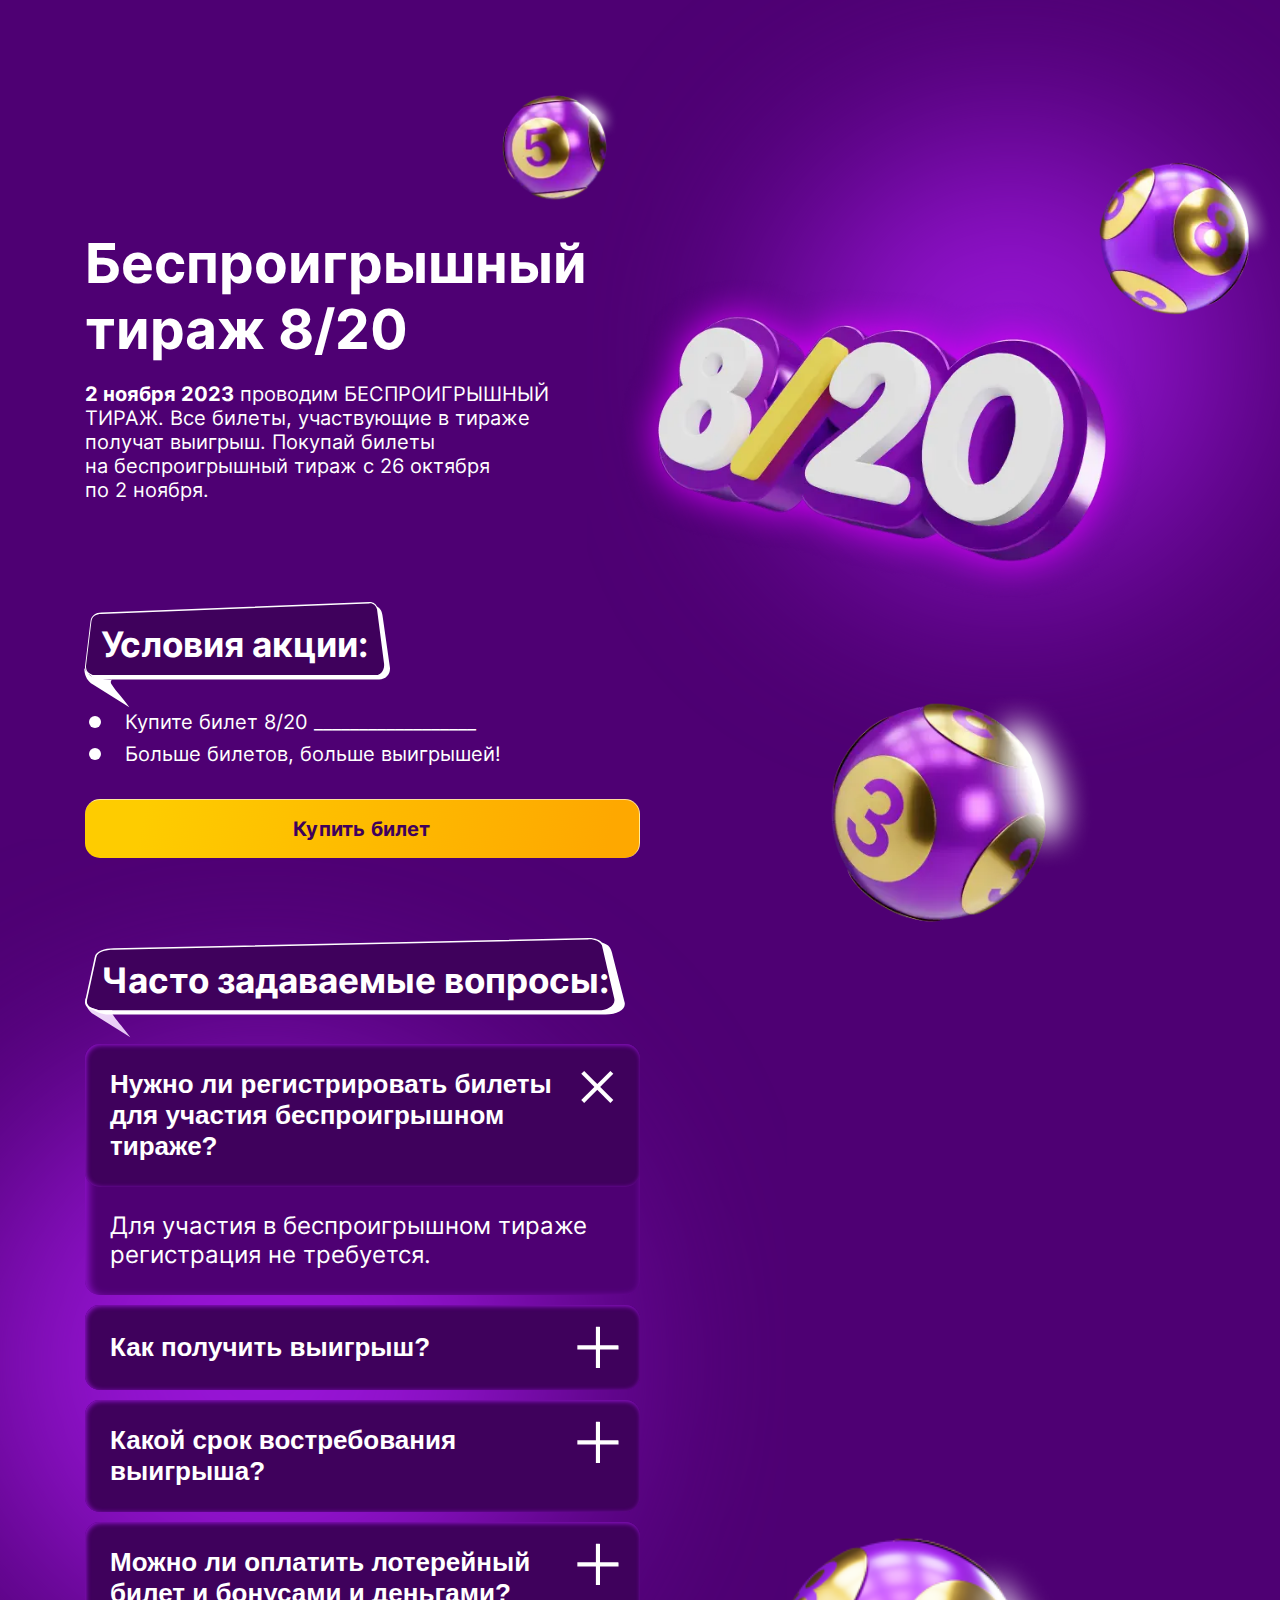
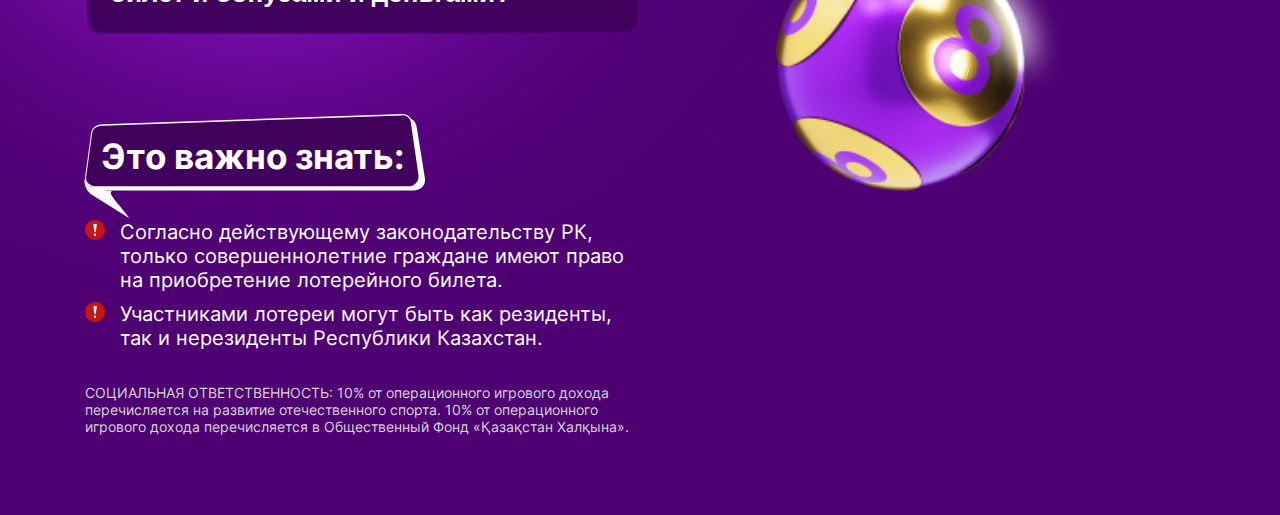
==== index.html @ 6e56ebf8 "feat: 8/20 init" ====
<!DOCTYPE html>
<html lang="en">
<head>
    <meta charset="UTF-8">
    <meta name="viewport" content="width=device-width, initial-scale=1.0">
    <title>Document</title>
		<link rel="stylesheet" href="/css/style.css">
</head>
<body>
    <main class="main">
        <section class="section hero">
					<div class="wrapper">
						<div class="decor">
							<picture>
								<source media="(min-width:1024px)" srcset="/assets/img/ball8-big.webp" width="180" type="image/webp">
								<source media="(min-width:1024px)" srcset="/assets/img/ball8-big.png" width="180">
								<source srcset="/assets/img/ball8.png">
								<img class="ball eight" src="/assets/img/ball8.webp" aria-hidden="true" width="75">
							</picture>
							<picture>
								<source media="(min-width:1024px)" srcset="/assets/img/ball5-big.webp" width="136" type="image/webp">
								<source media="(min-width:1024px)" srcset="/assets/img/ball5-big.png" width="136">
								<source srcset="/assets/img/ball5.png">
								<img class="ball five" src="/assets/img/ball5.webp" aria-hidden="true" width="64">
							</picture>
							<picture>
								<source media="(min-width:1024px)" srcset="/assets/img/ball3-big.webp" width="266" type="image/webp">
								<source media="(min-width:1024px)" srcset="/assets/img/ball3-big.png" width="266">
								<source srcset="/assets/img/ball3.png">
								<img class="ball three" src="/assets/img/ball3.webp" aria-hidden="true" width="56">
							</picture>
							<div class="logo-wrapper">
								<div class="waves">
									<img class="wave" id="wave1" src="/assets/img/wave.svg" aria-hidden="true">
									<img class="wave" id="wave2" src="/assets/img/wave.svg" aria-hidden="true">
									<img class="wave" id="wave3" src="/assets/img/wave.svg" aria-hidden="true">
									<img class="wave" id="wave4" src="/assets/img/wave.svg" aria-hidden="true">
									<img class="wave" id="wave5" src="/assets/img/wave.svg" aria-hidden="true">
									<img class="wave" id="wave6" src="/assets/img/wave.svg" aria-hidden="true">
								</div>
								<picture>
									<source media="(min-width:1024px)" srcset="/assets/img/Logo-big.webp" width="700" type="image/webp">
									<source media="(min-width:1024px)" srcset="/assets/img/Logo-big.png" width="700">
									<source srcset="/assets/img/Logo.png" type="image/">
									<img class="logo" src="/assets/img/Logo.webp" alt="LOTO 8/20" width="285" height="auto">
								</picture>
							</div>
						</div>
						<div>
							<h1 class="title main-title">
									Беспроигрышный тираж&nbsp;8/20
							</h1>
							<p class="descr">
									<time datetime="">2&nbsp;ноября&nbsp;2023</time>
										проводим <strong>БЕСПРОИГРЫШНЫЙ ТИРАЖ</strong>. Все билеты, участвующие в&nbsp;тираже получат выигрыш. Покупай билеты на&nbsp;беспроигрышный тираж c&nbsp;26&nbsp;октября по&nbsp;2&nbsp;ноября.
							</p>
						</div>
					</div>
        </section>
        <section class="section terms">
					<div class="wrapper">
						<div class="section-title-wrapper">
							<h2 class="title section-title">
									Условия акции:
							</h2>
						</div>
            <ul class="list">
                <li>Купите билет 8/20 __________________</li>
                <li>Больше билетов, больше выигрышей!</li>
            </ul>
            <a href="" class="button">Купить билет</a>
					</div>
        </section>
        <section class="section faq">
					<div class="wrapper">
						<div class="section-title-wrapper">
							<h2 class="title section-title">
									Часто задаваемые вопросы:     
							</h2>
						</div>
							<ul class="list faq-list">
								<li>
								<button class="accordion" aria-controls="section-1">
										<span class="secondary-title button-name" role="heading" aria-level="3">
												Нужно ли регистрировать билеты для&nbsp;участия беспроигрышном тираже?
										</span>
										<span class="cross"></span>
								</button>
								<div class="panel" id="section-1">
										<p class="text faq-text">
												Для участия в&nbsp;беспроигрышном тираже регистрация не&nbsp;требуется.
										</p>
								</div>
								</li>                
								<li>
								<button class="accordion" aria-controls="section-2">
										<span class="secondary-title button-name" role="heading" aria-level="3">
												Как получить выигрыш?
										</span>
										<span class="cross"></span>
								</button>
								<div class="panel" id="section-2">
										<p class="text faq-text">
												Вам необходимо обраться в&nbsp;контакт-центр по&nbsp;тел.&nbsp;<a href="tel:+77000805200" class="link" title="позвонить">8 800 080 52 00</a>, вам подскажут, где получить выигрыш и&nbsp;какие документы необходимы для&nbsp;оформления.
										</p>
								</div>
								</li>                
								<li>
								<button class="accordion" aria-controls="section-3">
										<span class="secondary-title button-name" role="heading" aria-level="3">
												Какой срок востребования выигрыша?
										</span>
										<span class="cross"></span>
								</button>
								<div class="panel" id="section-3">
										<p class="text faq-text">
												Срок востребования выигрыша&nbsp;-&nbsp;180&nbsp;дней с момента проведения тиража.
										</p>
								</div>
								</li>                
								<li>
								<button class="accordion" aria-controls="section-4">
										<span class="secondary-title button-name" role="heading" aria-level="3">
												Можно ли оплатить лотерейный билет и&nbsp;бонусами и&nbsp;деньгами?
										</span>
										<span class="cross"></span>
								</button>
								<div class="panel" id="section-4">
										<p class="text faq-text">
												Покупку лотерейного билета можно оплатить либо бонусами, либо деньгами.
										</p>
								</div>
								</li>                             
						</ul> 
					</div>
					<div class="decor">
						<img class="wave" id="wave7" src="/assets/img/circle-wave.svg" aria-hidden="true">
						<img class="wave" id="wave8" src="/assets/img/circle-wave.svg" aria-hidden="true">
						<img class="wave" id="wave9" src="/assets/img/circle-wave.svg" aria-hidden="true">
						<img class="wave" id="wave10" src="/assets/img/circle-wave.svg" aria-hidden="true">
						<img class="wave" id="wave11" src="/assets/img/circle-wave.svg" aria-hidden="true">
						<img class="wave" id="wave12" src="/assets/img/circle-wave.svg" aria-hidden="true">
						<picture>
							<source srcset="/assets/img/ball8-big.png">
							<img class="faq-ball" src="/assets/img/ball8-big.webp" width="300" aria-hidden="true">
						</picture>
					</div>
        </section>
				<section class="section info">
					<div class="wrapper">
						<div class="section-title-wrapper">
							<h2 class="title section-title">
								Это важно знать:
							</h2>
						</div>
						<ul class="list">
							<li>
								Согласно действующему законодательству РК, только совершеннолетние граждане имеют право на приобретение лотерейного билета.
							</li>
							<li>
								Участниками лотереи могут быть как резиденты, так и нерезиденты Республики Казахстан.
							</li>
						</ul>
						<p class="text social-resp">
							<strong role="heading" aria-level="3">СОЦИАЛЬНАЯ ОТВЕТСТВЕННОСТЬ:</strong> 
	10% от операционного игрового дохода перечисляется на&nbsp;развитие отечественного спорта. 10% от операционного игрового дохода перечисляется в&nbsp;Общественный&nbsp;Фонд «Қазақстан Халқына».
						</p>
					</div>
				</section>
    </main>  
		<script src="/js/accordeon.js"></script>  
</body>
</html>
---- css/style.css ----
@font-face {
	font-family: "Inter";
	src: local("Inter-Regular"),
			 url("/assets/fonts/Inter-Regular.woff2") format("woff2"),
			 url("/assets/fonts/Inter-Regular.woff") format("woff");
			 font-weight: 400;
			 font-style: normal;
			 font-display: swap;
}
@font-face {
	font-family: "Inter";
	src: local("Inter-SemiBold"),
			 url("/assets/fonts/Inter-SemiBold.woff") format("woff2"),
			 url("/assets/fonts/Inter-SemiBold.woff") format("woff");
			 font-weight: 600;
			 font-style: normal;
			 font-display: swap;
}
@font-face {
	font-family: "Inter";
	src: local("Inter-Bold"),
			 url("/assets/fonts/Inter-Bold.woff2") format("woff2"),
			 url("/assets/fonts/Inter-Bold.woff") format("woff");
			 font-weight: 700;
			 font-style: normal;
			 font-display: swap;
}
@font-face {
	font-family: "Inter";
	src: local("Inter-ExtraBold"),
			 url("/assets/fonts/Inter-ExtraBold.woff2") format("woff2"),
			 url("/assets/fonts/Inter-ExtraBold.woff") format("woff");
			 font-weight: 800;
			 font-style: normal;
			 font-display: swap;
}

*,
*::before,
*::after {
	box-sizing: border-box;
}

:root {
	--base:rgba(78, 0, 115, 1);
	--title-base: rgba(63, 1, 92, 1);
	--lighter-base: rgba(152, 20, 214, 1);
	--base-text: rgba(255, 255, 255, 1);
	--fainter-text: rgba(212, 212, 212, 1);
	--darker-accent: #FEA800;
	--accent:#FECC00;
	--second-accent: #2B5DA8;
	--accent-gradient: linear-gradient(102deg, #FECC00 10.9%, #FEA800 93.9%);
	--rounded: 15px;
	--content-width: 555px;
}

body {
	margin: 0;
	padding: 0;
	min-width: 340px;
	overflow-x: hidden;

	font-family: "Inter", sans-serif;
	font-size: 16px;

	color: var(--base-text);
	background-color: var(--base);

}

.visually-hidden {
	position: absolute;
	width: 1px;
	height: 1px;
	margin: -1px;
	border: 0;
	padding: 0;
	
	white-space: nowrap;
	clip-path: inset(100%);
	clip: rect(0 0 0 0);
	overflow: hidden;
}

.title, 
.text {
	margin: 0;
}

.text {
	font-weight: 400;
	line-height: 120%;
}

.list {
	margin: 0;
	padding: 0;
	list-style: none;
}

a {
	text-decoration: none;
	color: inherit;
}

a:hover,
a:active {
	text-decoration: underline;
}

img {
	max-width: 100%;
	vertical-align: middle;
}

button {
	border: none;
	background-color: transparent;
	color: inherit;
	text-align: left;
	cursor: pointer;
}

strong {
	font-weight: 400;
}

.button {
	display: block;
	max-width: var(--content-width);
	padding: 17px;
	text-decoration: none;
	cursor: pointer;

	color: var(--title-base);
	font-weight: 700;
	text-align: center;
	letter-spacing: 0.01em;

	background-image: var(--accent-gradient);
	border-top: 1px solid rgba(255,255,255, 0.6);
	border-right: 1px solid rgba(255,255,255, 0.6);
	border-radius: var(--rounded);
}

.section {
	width: 100%;
	margin-bottom: 50px;
	position: relative;
}

*::before {
	content: "";
	position: absolute;
	z-index: -1;
	background-repeat: no-repeat;
	background-size: 100% 100%;
}

.wrapper {
	width: 100%;
	max-width: 1140px;
	margin: 0 auto;

	padding: 0 15px;
}

.section-title-wrapper {
  position: relative;
  width: fit-content;
  max-width: 250px;
	margin-bottom: 25px;
  padding: 10px 16px 16px;
  background-repeat: no-repeat;
  background-size: 100% 100%;
  background-position: center;
	background-image: url("data:image/svg+xml,%3Csvg width='231' height='55' fill='none' xmlns='http://www.w3.org/2000/svg'%3E%3Cpath d='M215.227 49C217.227 49 221.227 46.5 220.727 41.5L215.541 5C214.727 1.94703 211.727 0.5 209.727 1L12.0414 8C8.22693 8 5.22693 9.5 4.72693 13L0.726929 43C0.726929 46.586 2.42235 47.6634 5.72693 49H215.227Z' fill='%233F015C'/%3E%3Cpath fill-rule='evenodd' clip-rule='evenodd' d='M0.0413901 43L4.04137 13C4.54137 9 8.04138 7 12.0414 7L210.041 0C213.041 0 214.541 1.5 215.541 3C218.541 4.5 219.42 6.70903 220.041 12L225.041 44C225.541 48.5 222.041 52 217.041 52H11.0414C7.72693 52 5.72693 51 3.72692 49C1.22693 48 -0.273071 46 0.0413901 43ZM220.727 41.5C221.227 46.5 217.227 49 215.227 49H5.72693C2.42235 47.6634 0.726929 46.586 0.726929 43L4.72693 13C5.22693 9.5 8.22693 8 12.0414 8L209.727 1C211.727 0.5 214.727 1.94703 215.541 5L220.727 41.5Z' preserveAspectRatio='none' fill='white'/%3E%3C/svg%3E");
}
.section-title-wrapper::before {
  content: "";
  position: absolute;
  width: 32px;
  height: 28px;
  left: 0;
  bottom: -15.5px;
  background-repeat: no-repeat;
  background-size: contain;
  background-image: url("data:image/svg+xml,%3Csvg width='33' height='29' viewBox='0 0 33 29' fill='none' xmlns='http://www.w3.org/2000/svg'%3E%3Cpath d='M32.6714 28.4557L6.06679 11.7913C2.69031 9.67636 0.507832 6.09399 0.176965 2.12358L0 0C0.601323 1.36372 3.16175 5.11902 5.97219 6.32349C8.43132 7.37741 18.7922 8.77333 20.3757 8.43132C18.9705 8.73483 19.1459 10.7628 19.6731 11.5931C23.1641 17.0908 27.2869 20.965 32.6714 28.4557Z' fill='white'/%3E%3C/svg%3E%0A");
}
.section-title {
  margin: 0;
  display: inline-block;
  font-size: 21px;
	font-weight: 700;
  line-height: 130%;
}

/* ====================================================== hero */
.hero .decor::before {
	height: 385px;
	width: 385px;
	left: -95px;
	top: -190px;
	background-image: url("data:image/svg+xml,%3Csvg xmlns='http://www.w3.org/2000/svg' width='785' height='785' fill='none'%3E%3Cg filter='url(%23a)'%3E%3Ccircle cx='392.5' cy='392.5' r='192.5' fill='%239814D6'/%3E%3C/g%3E%3Cdefs%3E%3Cfilter id='a' width='785' height='785' x='0' y='0' color-interpolation-filters='sRGB' filterUnits='userSpaceOnUse'%3E%3CfeFlood flood-opacity='0' result='BackgroundImageFix'/%3E%3CfeBlend in='SourceGraphic' in2='BackgroundImageFix' result='shape'/%3E%3CfeGaussianBlur result='effect1_foregroundBlur_66_195' stdDeviation='100'/%3E%3C/filter%3E%3C/defs%3E%3C/svg%3E%0A");
}

.hero .wrapper {
	display: block
}

.hero .main-title {
	max-width: var(--content-width);
	margin-bottom: 20px;
	font-size: 30px;
	line-height: 120%;
}

.hero .decor {
	position: relative;
	min-height: 310px;
	max-width: 650px;
	width: 100%;
	display: flex;
	justify-content: center;
}

.logo-wrapper {
	position: relative;
	margin-top: 85px;
}

.ball,
.wave {
	position: absolute;
}

.wave {
	inset: 0;
	margin: auto;
	z-index: -1;
}

.ball {
	animation: wobble 10s infinite both;
	transition: .5s ease;
}

.ball.eight {
	top: 55px;
	right: 0;
	animation-delay: 1s;
}
.ball.five {
	top: 65px;
	left: 0;
	animation-delay: 2s;
}
.ball.three {
	bottom: 20px;
	left: 40px;
}

.wave {
	transform: scale(0);
	animation-name: water-circling;
	animation: water-circling 3s ease-in infinite both;
	transition: transform .5s ease;
}

#wave2, #wave7 {
	animation-delay: 0.5s;
}
#wave3, #wave8 {
	animation-delay: 1s;
}
#wave4, #wave9 {
	animation-delay: 1.5s;
}
#wave5, #wave10 {
	animation-delay: 2s;
}
#wave6, #wave7 {
	animation-delay: 2.5s;
}

.hero .descr {
	max-width: var(--content-width);
}

.hero .descr time {
	font-weight: 700;
}

/* ====================================================== terms */
.terms::before {
	width: 250px;
	height: 250px;
	top: -50px;
	left: -70px;
	background-image: url("data:image/svg+xml,%3Csvg xmlns='http://www.w3.org/2000/svg' width='636' height='636' fill='none'%3E%3Cg filter='url(%23a)'%3E%3Ccircle cx='318' cy='318' r='118' fill='%239814D6'/%3E%3C/g%3E%3Cdefs%3E%3Cfilter id='a' width='636' height='636' x='0' y='0' color-interpolation-filters='sRGB' filterUnits='userSpaceOnUse'%3E%3CfeFlood flood-opacity='0' result='BackgroundImageFix'/%3E%3CfeBlend in='SourceGraphic' in2='BackgroundImageFix' result='shape'/%3E%3CfeGaussianBlur result='effect1_foregroundBlur_66_197' stdDeviation='100'/%3E%3C/filter%3E%3C/defs%3E%3C/svg%3E%0A");}

.terms .section-title {
	font-size: 26px;
}

.terms .list {
	margin-bottom: 32px;
	max-width: var(--content-width);
}

.terms .list>li {
	padding-left: 40px;
	position: relative;
	line-height: 130%;
}

.terms .list>li:not(:last-of-type) {
	margin-bottom: 6px;
}

.terms .list>li::before {
	content: "";
	position: absolute;
	top: 50%;
	transform: translateY(-50%);
	left: 4px;
	background-color: currentColor;
	width: 12px;
	height: 12px;
	border-radius: 50%;
}

/* ====================================================== faq */
.faq {
	position: relative;
}


.faq .section-title-wrapper::before {
	bottom: -14px;
}


.faq-list {
	position: relative;
  width: 100%;
  max-width: 550px;
  display: flex;
  flex-direction: column;
  gap: 10px;
  text-align: left;
	max-width: var(--content-width);
}

.faq-list::before {
	content: "";
	position: absolute;
	z-index: -1;
	top: 0;
	bottom: -250px;
	width: 454px;
	background-repeat: no-repeat;
	background-position: center center;
	background-size: cover;
	background-image: url("data:image/svg+xml,%3Csvg xmlns='http://www.w3.org/2000/svg' width='854' height='1386' fill='none'%3E%3Cg filter='url(%23a)'%3E%3Cellipse cx='427' cy='693' fill='%239814D6' rx='227' ry='493'/%3E%3C/g%3E%3Cdefs%3E%3Cfilter id='a' width='854' height='1386' x='0' y='0' color-interpolation-filters='sRGB' filterUnits='userSpaceOnUse'%3E%3CfeFlood flood-opacity='0' result='BackgroundImageFix'/%3E%3CfeBlend in='SourceGraphic' in2='BackgroundImageFix' result='shape'/%3E%3CfeGaussianBlur result='effect1_foregroundBlur_66_196' stdDeviation='100'/%3E%3C/filter%3E%3C/defs%3E%3C/svg%3E%0A");

}

.faq-list li {
    border-radius: var(--rounded);
    background-color: var(--base);
		box-shadow: inset 3px 3px 10px 0 var(--lighter-base);
}

.accordion {
    display: flex;
    justify-content: space-between;
    align-items: center;
    padding: 15px;
    width: 100%;
    color: inherit;


    border-radius: var(--rounded);
    outline-color: var(--base-text);
    outline-offset: 3px;
    background-color: var(--title-base);
    transition: 0.4s;
		box-shadow: inset 1px 1px 5px 0 var(--lighter-base);
}

.accordion:hover,
.accordion:active,
.accordeon:focus-visible {
    background-color: var(--lighter-base);
}

.button-name {
  pointer-events: none;
	font-size: 15px;
	font-weight: 700;
  max-width: calc(100% - 50px);
}

.cross {
  display: block;
  align-self: flex-start;
  width: 15px;
  height: 15px;
  transform: rotate(-45deg);
  transition: 0.4s;
  pointer-events: none;
  background-position: center center;
  background-repeat: no-repeat;
  background-size: contain;
  background-image: url("data:image/svg+xml,%3Csvg xmlns='http://www.w3.org/2000/svg' width='16' height='17' viewBox='0 0 16 17' fill='none'%3E%3Cpath d='M0.423004 2.24151L1.83722 0.827301L15.9794 14.9694L14.5651 16.3836L0.423004 2.24151Z' fill='white'/%3E%3Cpath d='M1.83722 16.3836L0.423004 14.9694L14.5651 0.827301L15.9794 2.24151L1.83722 16.3836Z' fill='white'/%3E%3C/svg%3E");
}

.cross-close {
  transform: rotate(90deg);
}

.panel {
    padding: 20px 15px;
    font-size: 15px;
    line-height: 1.5;
    border-radius: 0 0 16px;
    overflow: hidden;
    transition: max-height 0.5s, padding 0.5s;
    height: 100%;
}

.panel-close {
  padding: 0px 15px;
  max-height: 0px !important;
}

.faq .decor {
	transform: scale(0);
	display: none;
}

/* ====================================================== info */
.info .list {
	margin-bottom: 35px;
	max-width: var(--content-width);
}
.info .list li {
	padding-left: 35px;
	position: relative;
}

.info .list li:not(:last-of-type) {
	margin-bottom: 10px;
}

.info .list li::before {
	content: "";
	position: absolute;
	width: 20px;
	height: 20px;
	background-image: url("data:image/svg+xml,%3Csvg xmlns='http://www.w3.org/2000/svg' width='20' height='20' fill='none'%3E%3Cpath fill='%23C61515' d='M10 0C4.486 0 0 4.486 0 10s4.486 10 10 10 10-4.486 10-10S15.514 0 10 0Z'/%3E%3Cpath fill='%23fff' d='M10.78 11.631a.407.407 0 0 1-.042.155.303.303 0 0 1-.128.12.866.866 0 0 1-.241.068c-.1.017-.222.026-.369.026-.151 0-.276-.009-.376-.026a.977.977 0 0 1-.24-.068.311.311 0 0 1-.121-.12.406.406 0 0 1-.043-.155l-.79-7.128c0-.074.013-.14.042-.197a.307.307 0 0 1 .149-.137.912.912 0 0 1 .298-.086C9.046 4.066 9.81 4 10 4c.19 0 1.157.051 1.28.074.123.017.22.046.291.086.076.034.128.08.156.137.033.052.05.115.05.19l-.997 7.144Zm.22 3.117c0 .234-.016.431-.05.591a.819.819 0 0 1-.163.386.604.604 0 0 1-.305.206A1.448 1.448 0 0 1 10 16c-.194 0-.357-.023-.49-.069a.604.604 0 0 1-.304-.205.926.926 0 0 1-.163-.387A3.467 3.467 0 0 1 9 14.748c0-.24.014-.44.043-.6a.933.933 0 0 1 .163-.395.585.585 0 0 1 .305-.215c.132-.046.295-.068.49-.068.193 0 .354.022.481.068.128.04.23.112.305.215.08.097.135.228.163.394.034.16.05.36.05.6Z'/%3E%3C/svg%3E");
	left: 0;
	top: 0;
}

.info .social-resp {
	font-size: 14px;
	color: var(--fainter-text);
	text-align: center;
	max-width: var(--content-width);
}

.info .social-resp strong {
	font-weight: 400;
}

@media (min-width: 856px) {
	body {
		font-size: 20px;
	}

	.section {
		margin-bottom: 80px;
	}

	.section-title,
	.terms .section-title {
		font-size: 35px;
	}

	.section-title-wrapper {
		width: max-content;
		max-width: 555px;
		padding-top: 20px;
		padding-right: 30px;
	}

	.section-title-wrapper::before {
		width: 46px;
		height: 40px;
		left: -1px;
		bottom: -24px;
	}

	.faq .section-title-wrapper::before {
		bottom: -19px;
		left: 0;
	}

	.hero .decor::before {
		inset: 0;
		margin: auto;
		background-size: contain;
		width: 845px;
		height: 845px;
		background-image: url("data:image/svg+xml,%3Csvg xmlns='http://www.w3.org/2000/svg' width='1646' height='1646' fill='none'%3E%3Cg filter='url(%23a)'%3E%3Ccircle cx='822.773' cy='822.773' r='422.773' fill='%239814D6'/%3E%3C/g%3E%3Cdefs%3E%3Cfilter id='a' width='1645.55' height='1645.55' x='0' y='0' color-interpolation-filters='sRGB' filterUnits='userSpaceOnUse'%3E%3CfeFlood flood-opacity='0' result='BackgroundImageFix'/%3E%3CfeBlend in='SourceGraphic' in2='BackgroundImageFix' result='shape'/%3E%3CfeGaussianBlur result='effect1_foregroundBlur_66_193' stdDeviation='200'/%3E%3C/filter%3E%3C/defs%3E%3C/svg%3E%0A");
	} 

	.hero .main-title {
		font-size: 55px;
	}

	.terms::before {
		display: none;
	}

	.faq-list::before {
		width: 1052px;
		left: -350px;
		bottom: -250px;
		top: -205px;
		background-image: url("data:image/svg+xml,%3Csvg xmlns='http://www.w3.org/2000/svg' width='1852' height='1824' fill='none'%3E%3Cg filter='url(%23a)'%3E%3Cellipse cx='926' cy='912' fill='%239814D6' rx='526' ry='512'/%3E%3C/g%3E%3Cdefs%3E%3Cfilter id='a' width='1852' height='1824' x='0' y='0' color-interpolation-filters='sRGB' filterUnits='userSpaceOnUse'%3E%3CfeFlood flood-opacity='0' result='BackgroundImageFix'/%3E%3CfeBlend in='SourceGraphic' in2='BackgroundImageFix' result='shape'/%3E%3CfeGaussianBlur result='effect1_foregroundBlur_66_194' stdDeviation='200'/%3E%3C/filter%3E%3C/defs%3E%3C/svg%3E%0A");
	}

	.faq .section-title-wrapper {
		max-width: 570px;
	}

	.faq .accordion {
		padding: 25px;
	}

	.faq .accordion .button-name {
		font-size: 26px;
	}

	.faq .panel {
		font-size: 24px;
		padding: 25px;
	}

	.faq .panel-close {
		padding: 0 25px;
	}

	.faq .accordion .cross {
		width: 35px;
		height: 35px;
	}

	.info .social-resp {
		text-align: left;
	}

}

@media only screen and (min-width: 576px) {
			.wrapper {
					width: 600px;
			}
}

@media only screen and (min-width: 993px) {
			.warpper {
					width: 660px;
			}
}

@media (min-width: 1024px) {
	.hero .decor .eight {
		right: -200px;

	}
	.hero .decor .five {
		left: -90px;
	}
	.hero .decor .three {
		bottom: -80px;
		left: -250px;
	}

}

@media only screen and (min-width: 1200px) {

			.wrapper {
				width: 1140px;
			}
			.faq .decor {
				display: block;
				transform: scale(1);
				position: absolute;
				left: 60%;
				margin-top: -100px;;
			}

			.faq .decor .wave {
				top: 0;
				z-index: -1;
				left: -40px;
			}

			.faq .decor .wave {
				animation-duration: 3s;
			}

			.faq .decor .faq-ball {
				transition: transorm .5s ease;
				animation: jumping 1s ease infinite both;
			}

			.hero {
				padding-top: 230px;
			}

			.hero .decor {
				margin-top: -30px;
			}

			.hero .wrapper {
				display: flex;
				flex-direction: row-reverse;
				flex-wrap: nowrap;
				align-items: start;
			}

			.hero .decor .logo-wrapper {
				position: absolute;
				margin-top: 0;
			}

			.hero .decor .ball.three {
				left: 40%;
				bottom: -420px;
			}

			.hero .decor .ball.five {
				left: -100px;
				top: -120px;
			}

			.hero .decor .ball.eight {
				top: -40px;
				right: -80px;
			}


}


@keyframes water-circling {
	0% {
		transform: scale(0);
		opacity: 1;
	}	

	100% {
		transform: scale(2.5);
		opacity: 0;
	}
}

 @keyframes wobble {
	from {
		transform: rotate(0deg)
							 translate(-7px)
							 rotate(0deg);
	}
	to {
		transform: rotate(360deg)
							 translate(-7px)
							 rotate(-360deg);
}
}

@keyframes jumping {
0% {
	transform: scale(1);
}	
 50% {
	transform: scale(1.05);
 }

 100% {
	transform: scale(1);
 }

}
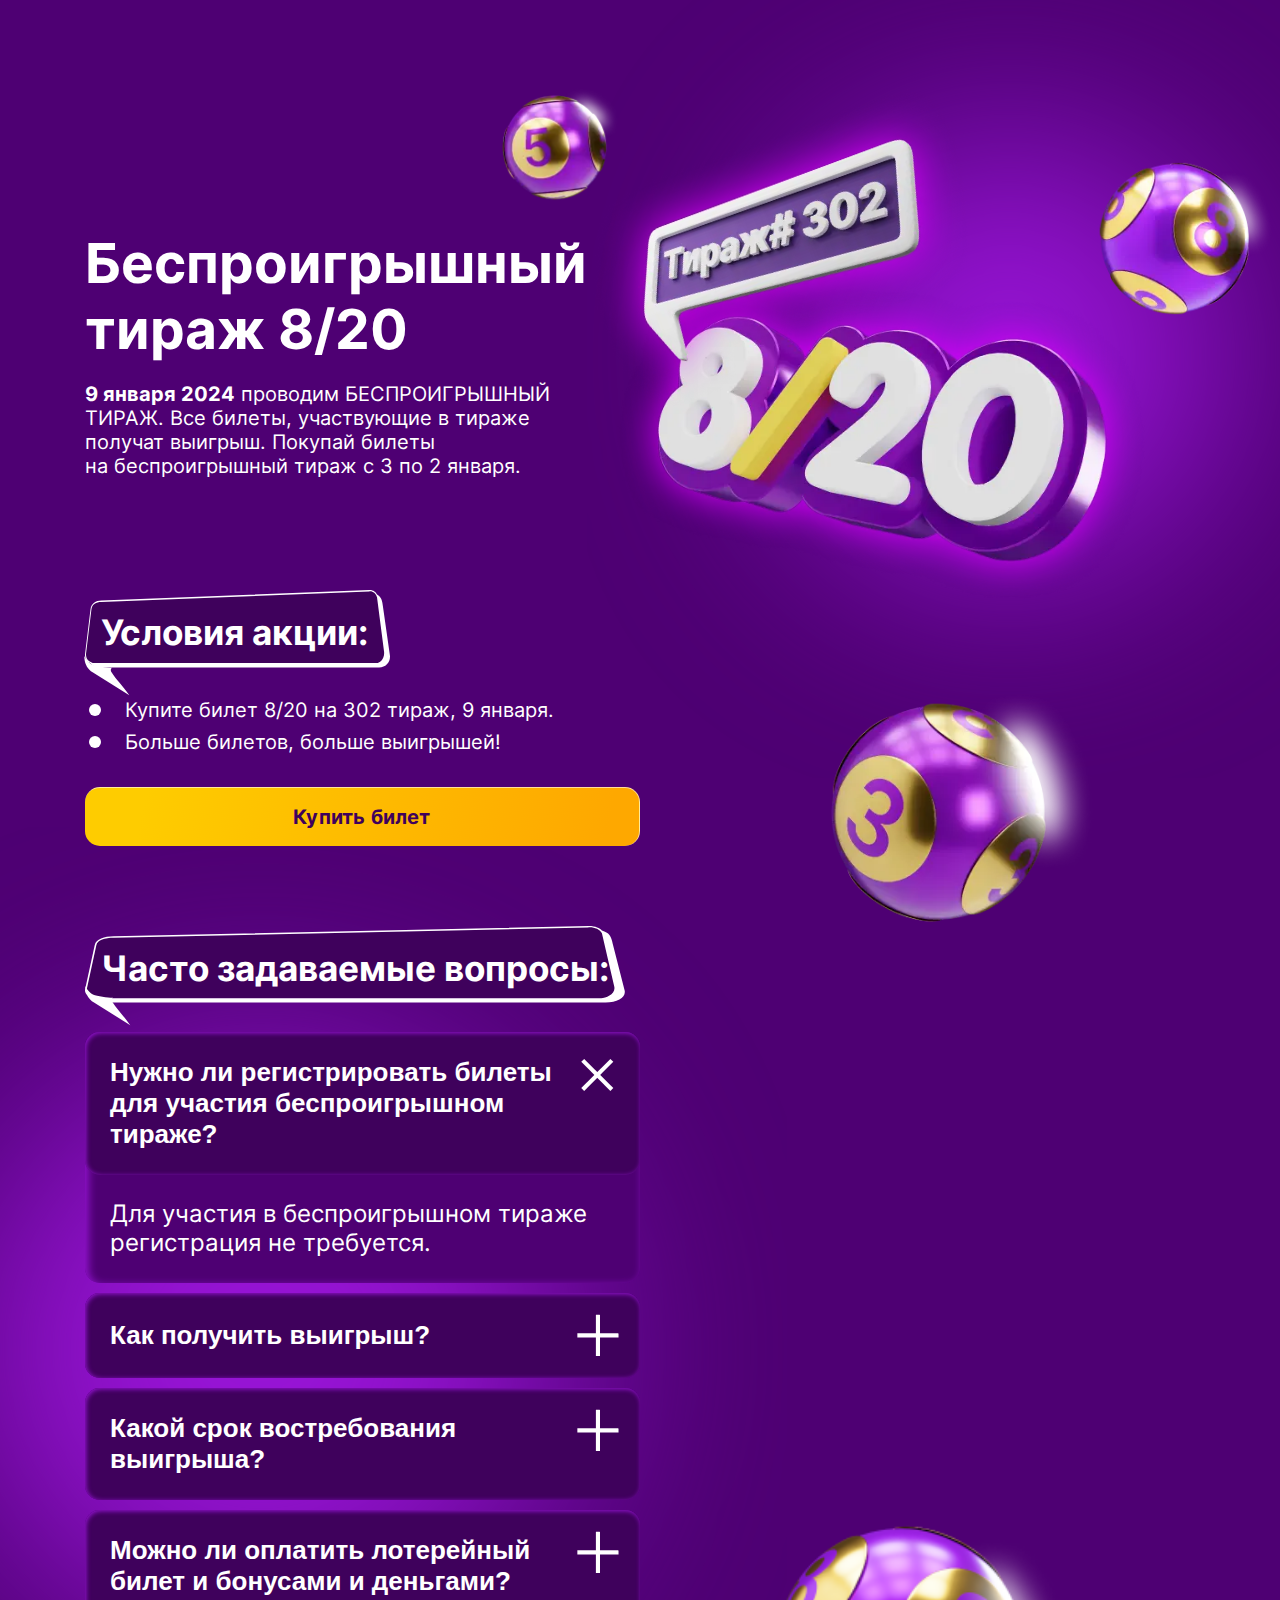
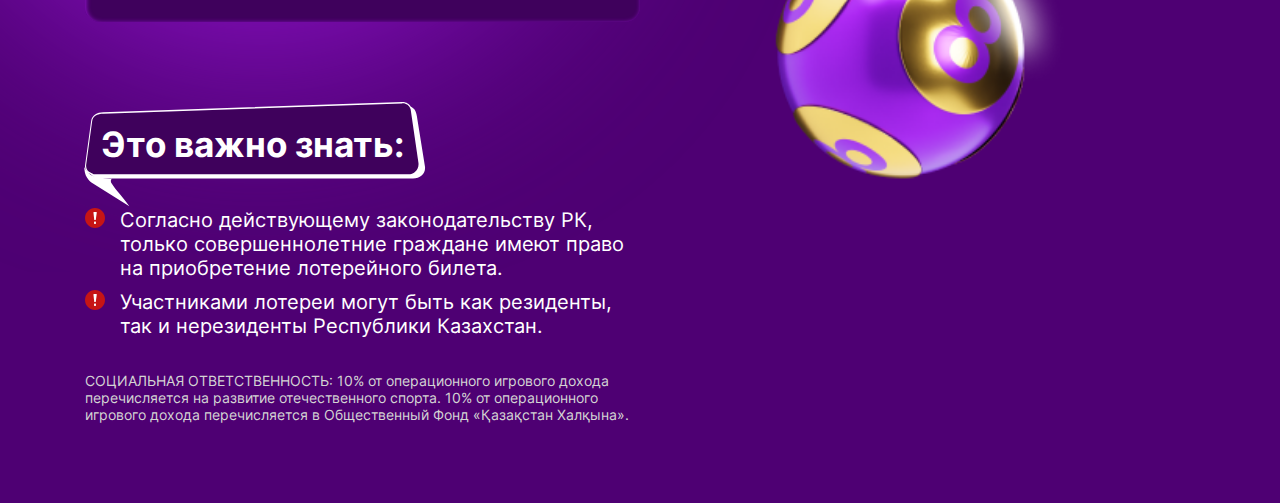
==== commit 90ec39f5: "feat card and prod" ====
--- a/index.html
+++ b/index.html
@@ -39,6 +39,12 @@
 									<img class="wave" id="wave6" src="/assets/img/wave.svg" aria-hidden="true">
 								</div>
 								<picture>
+									<source media="(min-width: 1024px)" width="446" srcset="/assets/img/shield-big.webp" type="image/webp">
+									<source media="(min-width: 1024px)" width="446" srcset="/assets/img/shield-big.png">
+									<source srcset="/assets/img/shield.png">
+									<img class="shield" src="/assets/img/shield.webp" width="163" alt="тираж номер 302">
+								</picture>
+								<picture>
 									<source media="(min-width:1024px)" srcset="/assets/img/Logo-big.webp" width="700" type="image/webp">
 									<source media="(min-width:1024px)" srcset="/assets/img/Logo-big.png" width="700">
 									<source srcset="/assets/img/Logo.png" type="image/">
@@ -51,8 +57,8 @@
 									Беспроигрышный тираж&nbsp;8/20
 							</h1>
 							<p class="descr">
-									<time datetime="">2&nbsp;ноября&nbsp;2023</time>
-										проводим <strong>БЕСПРОИГРЫШНЫЙ ТИРАЖ</strong>. Все билеты, участвующие в&nbsp;тираже получат выигрыш. Покупай билеты на&nbsp;беспроигрышный тираж c&nbsp;26&nbsp;октября по&nbsp;2&nbsp;ноября.
+									<time datetime="2024-01-09 10:00">9&nbsp;января&nbsp;2024</time>
+										проводим <strong>БЕСПРОИГРЫШНЫЙ ТИРАЖ</strong>. Все билеты, участвующие в&nbsp;тираже получат выигрыш. Покупай билеты на&nbsp;беспроигрышный тираж c&nbsp;3&nbsp;по&nbsp;2&nbsp;января.
 							</p>
 						</div>
 					</div>
@@ -65,7 +71,7 @@
 							</h2>
 						</div>
             <ul class="list">
-                <li>Купите билет 8/20 __________________</li>
+                <li>Купите билет 8/20 на 302 тираж, 9 января.</li>
                 <li>Больше билетов, больше выигрышей!</li>
             </ul>
             <a href="" class="button">Купить билет</a>
--- a/css/style.css
+++ b/css/style.css
@@ -59,7 +59,6 @@
 	margin: 0;
 	padding: 0;
 	min-width: 340px;
-	overflow-x: hidden;
 
 	font-family: "Inter", sans-serif;
 	font-size: 16px;
@@ -83,6 +82,10 @@
 	overflow: hidden;
 }
 
+.main {
+	overflow-x: hidden;
+}
+
 .title, 
 .text {
 	margin: 0;
@@ -102,11 +105,6 @@
 a {
 	text-decoration: none;
 	color: inherit;
-}
-
-a:hover,
-a:active {
-	text-decoration: underline;
 }
 
 img {
@@ -142,6 +140,17 @@
 	border-top: 1px solid rgba(255,255,255, 0.6);
 	border-right: 1px solid rgba(255,255,255, 0.6);
 	border-radius: var(--rounded);
+
+	transition: transform .5s ease-in-out, box-shadow .5s ease-out;
+}
+
+.button:hover, .button:focus-visible, .button:focus {
+	transform: scale(1.05) translateY(-3px);
+	box-shadow: 0 10px 20px 0 rgba(0,0,0,0.5);
+}
+.button:active {
+	transform: scale(1) translateY(3px);
+	box-shadow: 0 2px 2px 0 rgba(0,0,0,0.5);
 }
 
 .section {
@@ -150,7 +159,9 @@
 	position: relative;
 }
 
-*::before {
+.section::before,
+.faq-list::before,
+.hero .decor::before {
 	content: "";
 	position: absolute;
 	z-index: -1;
@@ -230,6 +241,14 @@
 	margin-top: 85px;
 }
 
+.shield {
+	position: absolute;
+	transform: rotate(-20.62deg);
+	transform-origin: left bottom;
+	top: -15px;
+	left: 25px;
+}
+
 .ball,
 .wave {
 	position: absolute;
@@ -357,12 +376,10 @@
 	content: "";
 	position: absolute;
 	z-index: -1;
-	top: 0;
-	bottom: -250px;
-	width: 454px;
-	background-repeat: no-repeat;
-	background-position: center center;
-	background-size: cover;
+	top: -50px;
+	bottom: -200px;
+	left: -15px;
+	right: -15px;
 	background-image: url("data:image/svg+xml,%3Csvg xmlns='http://www.w3.org/2000/svg' width='854' height='1386' fill='none'%3E%3Cg filter='url(%23a)'%3E%3Cellipse cx='427' cy='693' fill='%239814D6' rx='227' ry='493'/%3E%3C/g%3E%3Cdefs%3E%3Cfilter id='a' width='854' height='1386' x='0' y='0' color-interpolation-filters='sRGB' filterUnits='userSpaceOnUse'%3E%3CfeFlood flood-opacity='0' result='BackgroundImageFix'/%3E%3CfeBlend in='SourceGraphic' in2='BackgroundImageFix' result='shape'/%3E%3CfeGaussianBlur result='effect1_foregroundBlur_66_196' stdDeviation='100'/%3E%3C/filter%3E%3C/defs%3E%3C/svg%3E%0A");
 
 }
@@ -380,20 +397,12 @@
     padding: 15px;
     width: 100%;
     color: inherit;
-
-
     border-radius: var(--rounded);
     outline-color: var(--base-text);
     outline-offset: 3px;
     background-color: var(--title-base);
     transition: 0.4s;
 		box-shadow: inset 1px 1px 5px 0 var(--lighter-base);
-}
-
-.accordion:hover,
-.accordion:active,
-.accordeon:focus-visible {
-    background-color: var(--lighter-base);
 }
 
 .button-name {
@@ -591,6 +600,11 @@
 		left: -250px;
 	}
 
+	.hero .decor .shield {
+		top: -90px;
+		left: 60px;
+	}
+
 }
 
 @media only screen and (min-width: 1200px) {
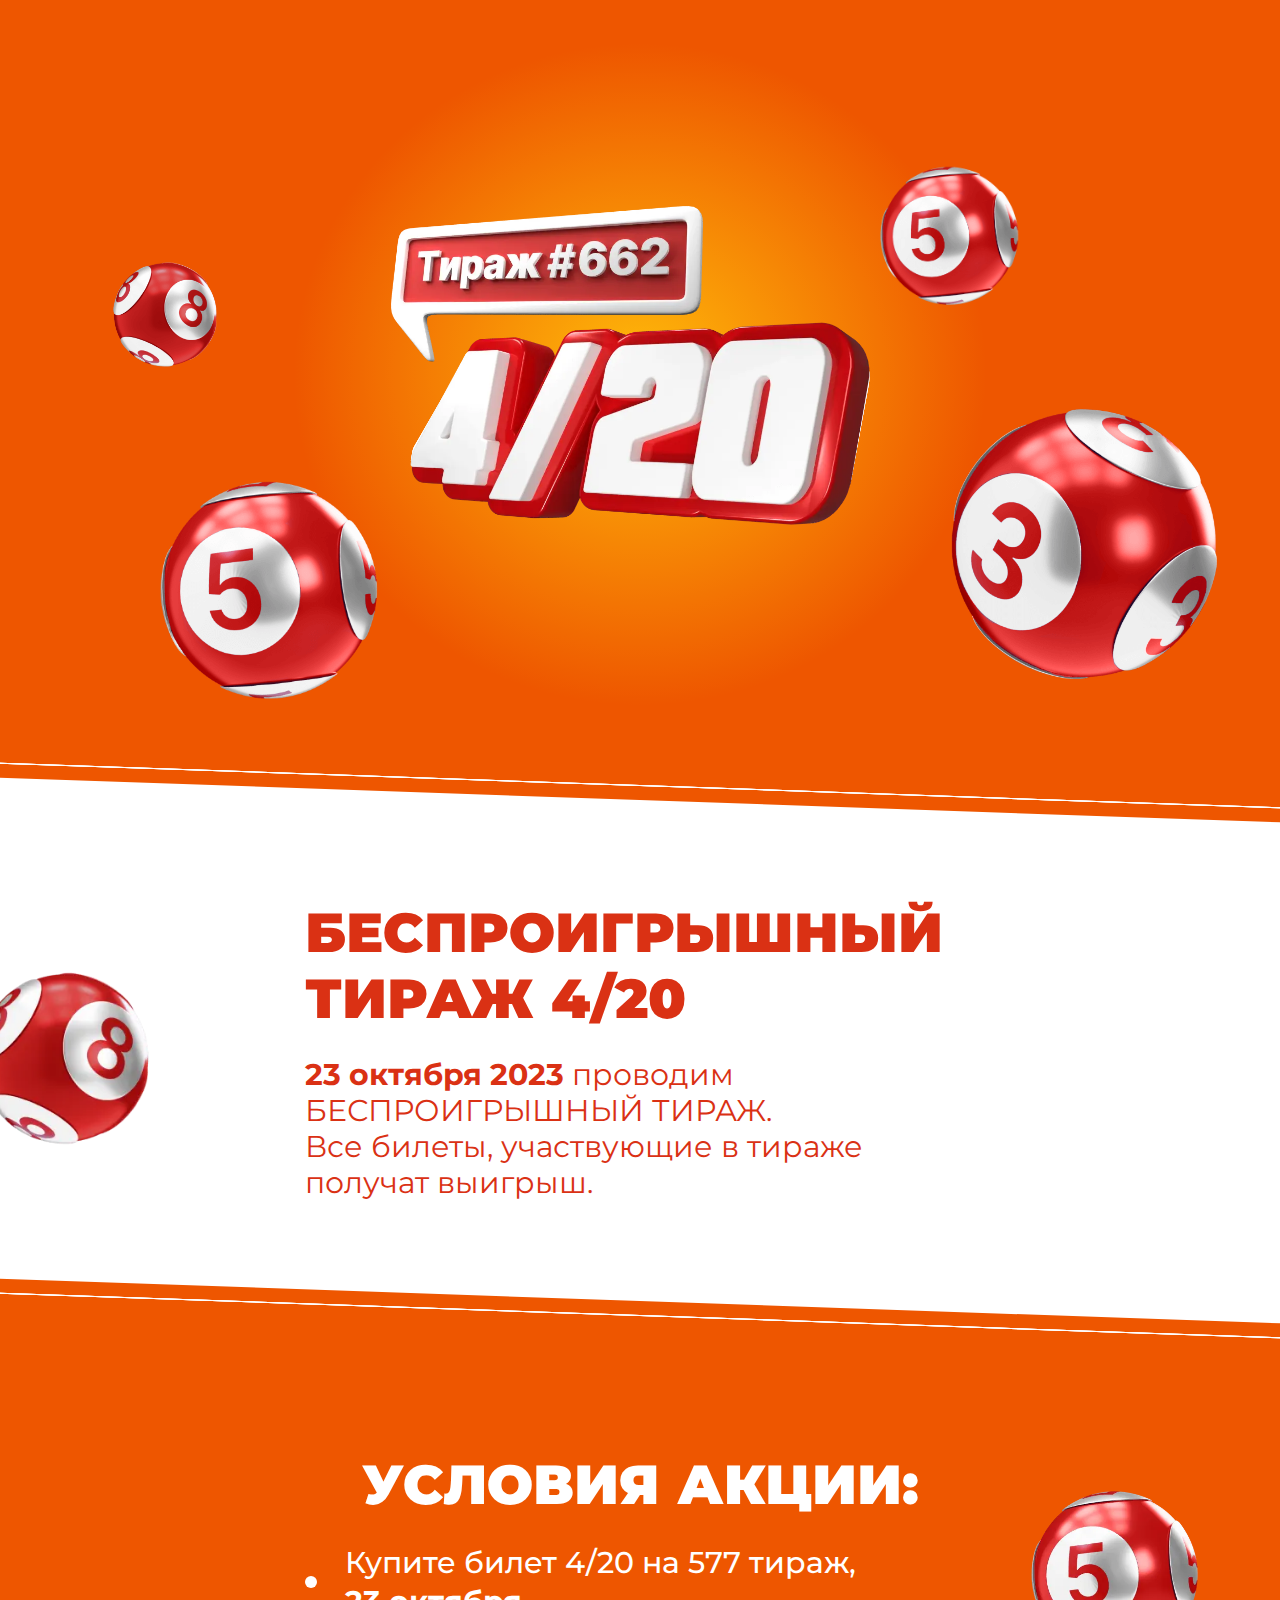
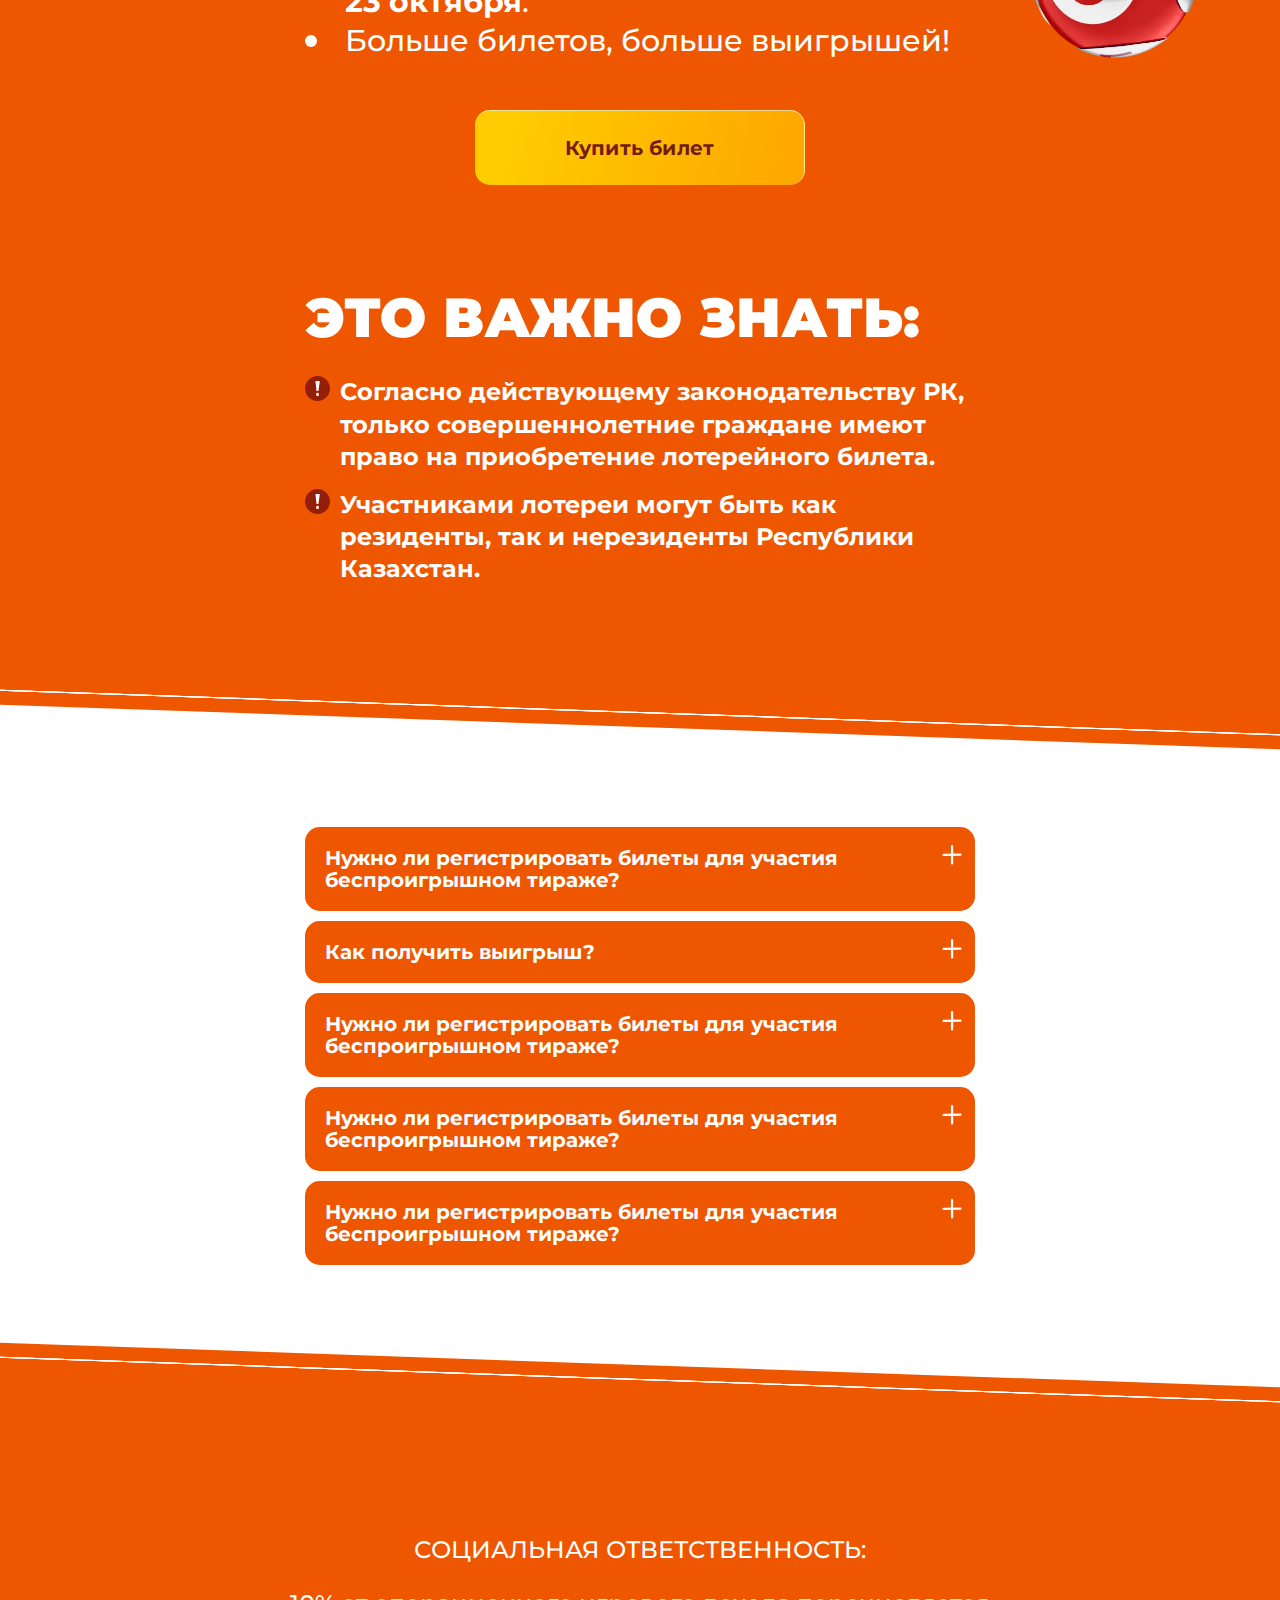
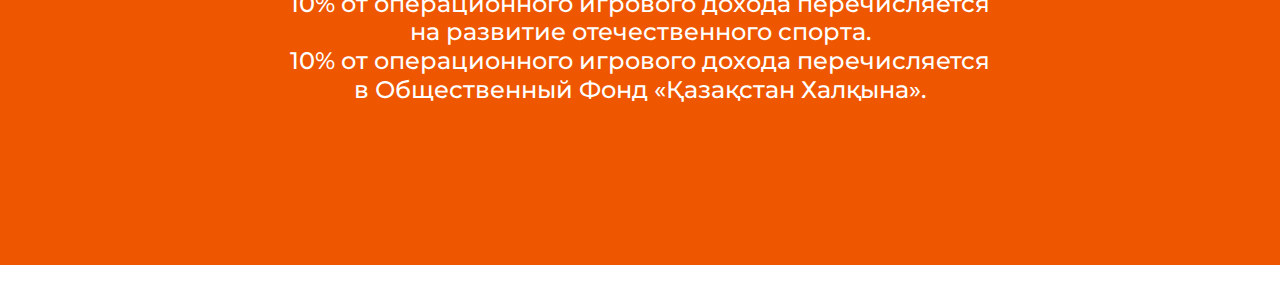
==== commit 99ad8209: "feat: finished markup and basic styles" ====
--- a/index.html
+++ b/index.html
@@ -1,179 +1,232 @@
 <!DOCTYPE html>
 <html lang="en">
+
 <head>
-    <meta charset="UTF-8">
-    <meta name="viewport" content="width=device-width, initial-scale=1.0">
-    <title>Document</title>
-		<link rel="stylesheet" href="/css/style.css">
+	<meta charset="UTF-8">
+	<meta name="viewport" content="width=device-width, initial-scale=1.0">
+	<title>Document</title>
+	<link rel="stylesheet" href="/css/index-style.css">
+	<!-- <link rel="stylesheet" href="/css/style.css"> -->
+	<style>
+		section.hero {
+			position: relative;
+		}
+		section.hero .ball {
+			position: absolute;
+			top: 30%;
+			left: -2%;
+		}
+
+		section.terms {
+			position: relative;
+		}
+
+		section.terms .ball {
+			position: absolute;
+			top: 20%;
+			right: -30%;
+		}
+
+		@media (min-width: 1024px) {
+
+		}
+	</style>
 </head>
+
 <body>
-    <main class="main">
-        <section class="section hero">
-					<div class="wrapper">
-						<div class="decor">
-							<picture>
-								<source media="(min-width:1024px)" srcset="/assets/img/ball8-big.webp" width="180" type="image/webp">
-								<source media="(min-width:1024px)" srcset="/assets/img/ball8-big.png" width="180">
-								<source srcset="/assets/img/ball8.png">
-								<img class="ball eight" src="/assets/img/ball8.webp" aria-hidden="true" width="75">
-							</picture>
-							<picture>
-								<source media="(min-width:1024px)" srcset="/assets/img/ball5-big.webp" width="136" type="image/webp">
-								<source media="(min-width:1024px)" srcset="/assets/img/ball5-big.png" width="136">
-								<source srcset="/assets/img/ball5.png">
-								<img class="ball five" src="/assets/img/ball5.webp" aria-hidden="true" width="64">
-							</picture>
-							<picture>
-								<source media="(min-width:1024px)" srcset="/assets/img/ball3-big.webp" width="266" type="image/webp">
-								<source media="(min-width:1024px)" srcset="/assets/img/ball3-big.png" width="266">
-								<source srcset="/assets/img/ball3.png">
-								<img class="ball three" src="/assets/img/ball3.webp" aria-hidden="true" width="56">
-							</picture>
-							<div class="logo-wrapper">
-								<div class="waves">
-									<img class="wave" id="wave1" src="/assets/img/wave.svg" aria-hidden="true">
-									<img class="wave" id="wave2" src="/assets/img/wave.svg" aria-hidden="true">
-									<img class="wave" id="wave3" src="/assets/img/wave.svg" aria-hidden="true">
-									<img class="wave" id="wave4" src="/assets/img/wave.svg" aria-hidden="true">
-									<img class="wave" id="wave5" src="/assets/img/wave.svg" aria-hidden="true">
-									<img class="wave" id="wave6" src="/assets/img/wave.svg" aria-hidden="true">
-								</div>
-								<picture>
-									<source media="(min-width: 1024px)" width="446" srcset="/assets/img/shield-big.webp" type="image/webp">
-									<source media="(min-width: 1024px)" width="446" srcset="/assets/img/shield-big.png">
-									<source srcset="/assets/img/shield.png">
-									<img class="shield" src="/assets/img/shield.webp" width="163" alt="тираж номер 302">
-								</picture>
-								<picture>
-									<source media="(min-width:1024px)" srcset="/assets/img/Logo-big.webp" width="700" type="image/webp">
-									<source media="(min-width:1024px)" srcset="/assets/img/Logo-big.png" width="700">
-									<source srcset="/assets/img/Logo.png" type="image/">
-									<img class="logo" src="/assets/img/Logo.webp" alt="LOTO 8/20" width="285" height="auto">
-								</picture>
-							</div>
-						</div>
-						<div>
-							<h1 class="title main-title">
-									Беспроигрышный тираж&nbsp;8/20
-							</h1>
-							<p class="descr">
-									<time datetime="2024-01-09 10:00">9&nbsp;января&nbsp;2024</time>
-										проводим <strong>БЕСПРОИГРЫШНЫЙ ТИРАЖ</strong>. Все билеты, участвующие в&nbsp;тираже получат выигрыш. Покупай билеты на&nbsp;беспроигрышный тираж c&nbsp;3&nbsp;по&nbsp;2&nbsp;января.
-							</p>
-						</div>
-					</div>
-        </section>
-        <section class="section terms">
-					<div class="wrapper">
-						<div class="section-title-wrapper">
-							<h2 class="title section-title">
-									Условия акции:
-							</h2>
-						</div>
-            <ul class="list">
-                <li>Купите билет 8/20 на 302 тираж, 9 января.</li>
-                <li>Больше билетов, больше выигрышей!</li>
-            </ul>
-            <a href="" class="button">Купить билет</a>
-					</div>
-        </section>
-        <section class="section faq">
-					<div class="wrapper">
-						<div class="section-title-wrapper">
-							<h2 class="title section-title">
-									Часто задаваемые вопросы:     
-							</h2>
-						</div>
-							<ul class="list faq-list">
-								<li>
-								<button class="accordion" aria-controls="section-1">
-										<span class="secondary-title button-name" role="heading" aria-level="3">
-												Нужно ли регистрировать билеты для&nbsp;участия беспроигрышном тираже?
-										</span>
-										<span class="cross"></span>
-								</button>
-								<div class="panel" id="section-1">
-										<p class="text faq-text">
-												Для участия в&nbsp;беспроигрышном тираже регистрация не&nbsp;требуется.
-										</p>
-								</div>
-								</li>                
-								<li>
-								<button class="accordion" aria-controls="section-2">
-										<span class="secondary-title button-name" role="heading" aria-level="3">
-												Как получить выигрыш?
-										</span>
-										<span class="cross"></span>
-								</button>
-								<div class="panel" id="section-2">
-										<p class="text faq-text">
-												Вам необходимо обраться в&nbsp;контакт-центр по&nbsp;тел.&nbsp;<a href="tel:+77000805200" class="link" title="позвонить">8 800 080 52 00</a>, вам подскажут, где получить выигрыш и&nbsp;какие документы необходимы для&nbsp;оформления.
-										</p>
-								</div>
-								</li>                
-								<li>
-								<button class="accordion" aria-controls="section-3">
-										<span class="secondary-title button-name" role="heading" aria-level="3">
-												Какой срок востребования выигрыша?
-										</span>
-										<span class="cross"></span>
-								</button>
-								<div class="panel" id="section-3">
-										<p class="text faq-text">
-												Срок востребования выигрыша&nbsp;-&nbsp;180&nbsp;дней с момента проведения тиража.
-										</p>
-								</div>
-								</li>                
-								<li>
-								<button class="accordion" aria-controls="section-4">
-										<span class="secondary-title button-name" role="heading" aria-level="3">
-												Можно ли оплатить лотерейный билет и&nbsp;бонусами и&nbsp;деньгами?
-										</span>
-										<span class="cross"></span>
-								</button>
-								<div class="panel" id="section-4">
-										<p class="text faq-text">
-												Покупку лотерейного билета можно оплатить либо бонусами, либо деньгами.
-										</p>
-								</div>
-								</li>                             
-						</ul> 
-					</div>
-					<div class="decor">
-						<img class="wave" id="wave7" src="/assets/img/circle-wave.svg" aria-hidden="true">
-						<img class="wave" id="wave8" src="/assets/img/circle-wave.svg" aria-hidden="true">
-						<img class="wave" id="wave9" src="/assets/img/circle-wave.svg" aria-hidden="true">
-						<img class="wave" id="wave10" src="/assets/img/circle-wave.svg" aria-hidden="true">
-						<img class="wave" id="wave11" src="/assets/img/circle-wave.svg" aria-hidden="true">
-						<img class="wave" id="wave12" src="/assets/img/circle-wave.svg" aria-hidden="true">
-						<picture>
-							<source srcset="/assets/img/ball8-big.png">
-							<img class="faq-ball" src="/assets/img/ball8-big.webp" width="300" aria-hidden="true">
-						</picture>
-					</div>
-        </section>
-				<section class="section info">
-					<div class="wrapper">
-						<div class="section-title-wrapper">
-							<h2 class="title section-title">
-								Это важно знать:
-							</h2>
-						</div>
-						<ul class="list">
-							<li>
-								Согласно действующему законодательству РК, только совершеннолетние граждане имеют право на приобретение лотерейного билета.
-							</li>
-							<li>
-								Участниками лотереи могут быть как резиденты, так и нерезиденты Республики Казахстан.
-							</li>
-						</ul>
-						<p class="text social-resp">
-							<strong role="heading" aria-level="3">СОЦИАЛЬНАЯ ОТВЕТСТВЕННОСТЬ:</strong> 
-	10% от операционного игрового дохода перечисляется на&nbsp;развитие отечественного спорта. 10% от операционного игрового дохода перечисляется в&nbsp;Общественный&nbsp;Фонд «Қазақстан Халқына».
-						</p>
-					</div>
-				</section>
-    </main>  
-		<script src="/js/accordeon.js"></script>  
+	<main class="main">
+		<section class="visual container">
+			<div class="logo-wrapper">
+				<picture>
+					<source media="(min-width: 1024px)" width="270" srcset="/assets/img/ball3-big.png">
+					<source media="(min-width: 1024px)" width="270" srcset="/assets/img/ball3-big.webp" type="image/webp">
+					<source srcset="/assets/img/ball3.png">
+					<img src="/assets/img/ball3.webp" width="80" class="ball ball3" aria-hidden="true">
+				</picture>
+				<picture>
+					<source media="(min-width: 1024px)" width="140" srcset="/assets/img/ball5-big.png">
+					<source media="(min-width: 1024px)" width="140" srcset="/assets/img/ball5-big.webp" type="image/webp">
+					<source srcset="/assets/img/ball5.png">
+					<img src="/assets/img/ball5.webp" width="85" class="ball ball5" aria-hidden="true">
+				</picture>
+				<picture>
+					<source media="(min-width: 1024px)" width="110" srcset="/assets/img/ball8-big.png">
+					<source media="(min-width: 1024px)" width="110" srcset="/assets/img/ball8-big.webp" type="image/webp">
+					<source srcset="/assets/img/ball8.png">
+					<img src="/assets/img/ball8.webp" width="57" class="ball ball8" aria-hidden="true">
+				</picture>
+				<picture>
+					<source media="(min-width: 1024px)" width="220" srcset="/assets/img/ball5-big.png">
+					<source media="(min-width: 1024px)" width="220" srcset="/assets/img/ball5-big.webp" type="image/webp">
+					<source srcset="/assets/img/ball5.png">
+					<img src="/assets/img/ball5.webp" width="0" height="0" class="ball ball5-a" aria-hidden="true">
+				</picture>
+				<picture>
+					<source media="(min-width: 1024px)" width="460" srcset="/assets/img/wave-big.svg">
+					<img class="wave" id="wave1" src="/assets/img/wave.svg" width="242" aria-hidden="true">
+				</picture>
+				<picture>
+					<source media="(min-width: 1024px)" width="460" srcset="/assets/img/wave-big.svg">
+					<img class="wave" id="wave2" src="/assets/img/wave.svg" width="242" aria-hidden="true">
+				</picture>
+				<picture>
+					<source media="(min-width: 1024px)" width="460" srcset="/assets/img/wave-big.svg">
+					<img class="wave" id="wave3" src="/assets/img/wave.svg" width="242" aria-hidden="true">
+				</picture>
+				<picture>
+					<source media="(min-width: 1024px)" width="460" srcset="/assets/img/wave-big.svg">
+					<img class="wave" id="wave4" src="/assets/img/wave.svg" width="242" aria-hidden="true">
+				</picture>
+				<picture>
+					<source media="(min-width: 1024px)" width="460" srcset="/assets/img/wave-big.svg">
+					<img class="wave" id="wave5" src="/assets/img/wave.svg" width="242" aria-hidden="true">
+				</picture>
+				<picture>
+					<source media="(min-width: 1024px)" width="313" srcset="/assets/img/shield-big.webp" type="image/webp">
+					<source media="(min-width: 1024px)" width="313" srcset="/assets/img/shield-big.png">
+					<source srcset="/assets/img/shield.png">
+					<img src="/assets/img/shield.webp" width="180" alt="тираж номер 662" class="landing-shield">
+				</picture>
+				<picture>
+					<source media="(min-width: 1024px)" width="460" srcset="/assets/img/Logo-big.webp" type="image/webp">
+					<source media="(min-width: 1024px)" width="460" srcset="/assets/img/Logo-big.png">
+					<source srcset="/assets/img/Logo.png">
+					<img src="/assets/img/Logo.webp" width="242" alt="LOTO 4/20" class="landing-logo">
+				</picture>
+			</div>
+		</section>
+		<section class="hero accent">
+			<picture>
+				<source media="(min-width: 1024px)" width="180" srcset="/assets/img/ball8-big.webp" type="image/webp">
+				<source media="(min-width: 1024px)" width="180" srcset="/assets/img/ball8-big.png" type="image/png">
+				<img class="ball ball8" src="/assets/img/ball8.png" width="0" height="0" aria-hidden="true">
+			</picture>
+			<div class="decor">
+				<span></span>
+				<span></span>
+				<span></span>
+				<span class="start-point"></span>
+			</div>
+			<div class="container">
+				<h1 class="title main-title">
+					БЕСПРОИГРЫШНЫЙ ТИРАЖ 4/20
+				</h1>
+				<p class="text hero-descr">
+					<time datetime="">23 октября 2023</time> проводим <strong>БЕСПРОИГРЫШНЫЙ ТИРАЖ</strong>.<br>Все билеты,
+					участвующие в тираже получат&nbsp;выигрыш.
+				</p>
+			</div>
+			<div class="decor">
+				<span></span>
+				<span></span>
+				<span></span>
+				<span class="start-point"></span>
+			</div>
+		</section>
+		<section class="terms container">
+			<picture>
+				<source media="(min-width: 1024px)" width="169" srcset="/assets/img/ball5-big.webp" type="image/webp">
+				<source media="(min-width: 1024px)" width="169" srcset="/assets/img/ball5-big.png" type="image/png">
+				<img class="ball" src="/assets/img/ball5.png" width="0" height="0" aria-hidden="true">
+			</picture>
+			<h2 class="title">
+				УСЛОВИЯ АКЦИИ:
+			</h2>
+			<ul class="list">
+				<li>Купите билет 4/20&nbsp;на 577&nbsp;тираж, <time datetime="">23&nbsp;октября</time>.</li>
+				<li>Больше билетов, больше выигрышей!</li>
+			</ul>
+			<a href="#" class="link buy-btn">Купить билет</a>
+		</section>
+		<section class="info container">
+			<h2 class="title">
+				ЭТО ВАЖНО ЗНАТЬ:
+			</h2>
+			<ul class="list">
+				<li>Согласно действующему законодательству&nbsp;РК, только совершеннолетние граждане имеют право
+					на&nbsp;приобретение лотерейного билета.</li>
+				<li>Участниками лотереи могут быть как резиденты, так и&nbsp;нерезиденты Республики Казахстан.</li>
+			</ul>
+		</section>
+		<section class="frequently-asked accent">
+			<div class="decor">
+				<span></span>
+				<span></span>
+				<span></span>
+				<span class="start-point"></span>
+			</div>
+			<ul class="list faq-list container">
+				<li>
+					<button type="button" class="acc" aria-controls="panel1">
+						Нужно&nbsp;ли регистрировать билеты для участия беспроигрышном тираже?
+					</button>
+					<div class="panel" id="panel1">
+						<p class="text">
+							Для участия в&nbsp;беспроигрышном тираже регистрация не&nbsp;требуется.
+						</p>
+					</div>
+				</li>
+				<li>
+					<button type="button" class="acc" aria-controls="panel2">
+						Как получить выигрыш?
+					</button>
+					<div class="panel" id="panel2">
+						<p class="text">
+							Вам необходимо обраться в&nbsp;контакт-центр по&nbsp;тел.&nbsp;<a href="tel:+78000805200"
+								title="позвонить">8&nbsp;800&nbsp;080 52&nbsp;00</a>, где вам подскажут, где получить выигрыш
+							и&nbsp;какие документы необходимы для
+							оформления.
+						</p>
+					</div>
+				</li>
+				<li>
+					<button type="button" class="acc" aria-controls="panel3">
+						Нужно&nbsp;ли регистрировать билеты для участия беспроигрышном тираже?
+					</button>
+					<div class="panel" id="panel3">
+						<p class="text">
+							Для участия в&nbsp;беспроигрышном тираже регистрация не&nbsp;требуется.
+						</p>
+					</div>
+				</li>
+				<li>
+					<button type="button" class="acc" aria-controls="panel4">
+						Нужно&nbsp;ли регистрировать билеты для участия беспроигрышном тираже?
+					</button>
+					<div class="panel" id="panel4">
+						<p class="text">
+							Для участия в&nbsp;беспроигрышном тираже регистрация не&nbsp;требуется.
+						</p>
+					</div>
+				</li>
+				<li>
+					<button type="button" class="acc" aria-controls="panel5">
+						Нужно&nbsp;ли регистрировать билеты для участия беспроигрышном тираже?
+					</button>
+					<div class="panel" id="panel5">
+						<p class="text">
+							Для участия в&nbsp;беспроигрышном тираже регистрация не&nbsp;требуется.
+						</p>
+					</div>
+				</li>
+			</ul>
+			<div class="decor">
+				<span></span>
+				<span></span>
+				<span></span>
+				<span class="start-point"></span>
+			</div>
+		</section>
+		<section class="social-resp container">
+			<h2 class="title">СОЦИАЛЬНАЯ ОТВЕТСТВЕННОСТЬ:</h2>
+			<p class="text">
+				10%&nbsp;от&nbsp;операционного игрового дохода перечисляется на&nbsp;развитие отечественного спорта.
+				10%&nbsp;от&nbsp;операционного игрового дохода перечисляется в&nbsp;Общественный Фонд &laquo;Қазақстан
+				Халқына&raquo;.
+			</p>
+		</section>
+	</main>
+	<script src="/js/accordeon.js"></script>
 </body>
+
 </html>
--- a/css/index-style.css
+++ b/css/index-style.css
@@ -0,0 +1,670 @@
+@font-face {
+	font-family: "Montserrat";
+	src: local("Montserrat-Regular"),
+		url("/assets/fonts/Montserrat-Regular.woff2") format("woff2"),
+		url("/assets/fonts/Montserrat-Regular.woff") format("woff");
+	font-weight: 400;
+	font-style: normal;
+	font-display: swap;
+}
+
+@font-face {
+	font-family: "Montserrat";
+	src: local("Montserrat-Medium"),
+		url("/assets/fonts/Montserrat-Medium.woff2") format("woff2"),
+		url("/assets/fonts/Montserrat-Medium.woff") format("woff");
+	font-weight: 500;
+	font-style: normal;
+	font-display: swap;
+}
+
+@font-face {
+	font-family: "Montserrat";
+	src: local("Montserrat-Bold"),
+		url("/assets/fonts/Montserrat-Bold.woff2") format("woff2"),
+		url("/assets/fonts/Montserrat-Bold.woff") format("woff");
+	font-weight: 700;
+	font-style: normal;
+	font-display: swap;
+}
+
+@font-face {
+	font-family: "Montserrat";
+	src: local("Montserrat-Black"),
+		url("/assets/fonts/Montserrat-Black.woff2") format("woff2"),
+		url("/assets/fonts/Montserrat-Black.woff") format("woff");
+	font-weight: 900;
+	font-style: normal;
+	font-display: swap;
+}
+
+*,
+*::before,
+*::after {
+	box-sizing: border-box;
+}
+
+body {
+	margin: 0;
+	padding: 0;
+	min-width: 340px;
+	overflow-x: hidden;
+}
+
+body .main .title,
+body .main .text {
+	margin: 0;
+}
+
+:root {
+	--base: #EE5600;
+	--lighter-base: #FFD1B5;
+	--secondary: #DA3114;
+	--accent: #fff;
+	--darker-text: #751B19;
+	--dark: #520C00;
+	--accent-gradient: linear-gradient(102deg, #FECC00 10.9%, #FEA800 93.9%);
+
+}
+
+.main {
+	margin-top: -40px;
+	padding: 20px 0 60px;
+	background-color: var(--base);
+	width: 100%;
+	overflow-x: hidden;
+
+	font-family: "Montserrat", sans-serif;
+}
+
+.container {
+	width: 100%;
+	padding: 0 15px;
+	max-width: 700px;
+	margin: 0 auto;
+}
+
+body .main section .title {
+	margin-bottom: 20px;
+	font-size: 28px;
+	line-height: 120%;
+	font-weight: 900;
+	text-transform: uppercase;
+}
+
+.main .visual img {
+	display: block;
+}
+
+/* ====================================  accent section */
+
+section.accent {
+	margin-bottom: 64px;
+	padding: 32px 0;
+	color: var(--secondary);
+	background-color: var(--accent);
+	position: relative;
+	z-index: 2;
+	background-color: white;
+}
+
+section.accent .decor {
+	position: absolute;
+	z-index: -1;
+	height: 100px;
+	background-color: white;
+}
+
+section.accent .decor:first-of-type {
+	top: -40px;
+	left: -4px;
+	right: -2px;
+	transform: rotate(4deg);
+}
+
+section.accent .decor:last-of-type {
+	bottom: -40px;
+	left: -2px;
+	right: -4px;
+	transform: rotate(184deg);
+}
+
+section.accent .decor span {
+	width: 100%;
+	height: 1px;
+	background-color: white;
+	position: absolute;
+	top: -15px;
+}
+
+section.accent .decor span:not(.start-point) {
+	transition: opacity .5s ease-out, transform .5s ease-out;
+	animation-name: fly-away;
+	animation-duration: 2.4s;
+	animation-iteration-count: infinite;
+	animation-timing-function: ease;
+	animation-direction: forward;
+}
+
+section.accent .decor span:nth-of-type(2) {
+	animation-delay: 0.8s;
+}
+
+section.accent .decor span:nth-of-type(3) {
+	animation-delay: 1.6s;
+}
+
+/* ====================================  visual */
+.visual {
+	position: relative;
+	display: flex;
+	align-items: center;
+	justify-content: center;
+	padding-top: 85px;
+	margin-bottom: 80px;
+
+	background-image: radial-gradient(ellipse at center, #FFBA0A, transparent 70%);
+}
+
+.visual .logo-wrapper {
+	position: relative;
+	width: fit-content;
+}
+
+.visual .ball,
+.logo-wrapper .landing-shield,
+.logo-wrapper .wave {
+	position: absolute;
+}
+
+.logo-wrapper .ball {
+	z-index: 2;
+	animation: wobble 10s ease infinite forwards;
+}
+
+.logo-wrapper .wave {
+	inset: 0;
+	margin: auto;
+	animation: water-circling 3.2s ease infinite forwards;
+}
+
+#wave2 {
+	animation-delay: 0.8s;
+}
+
+#wave3 {
+	animation-delay: 1.6s;
+}
+
+#wave4 {
+	animation-delay: 2.4s;
+}
+
+#wave5 {
+	animation-delay: 3.2s;
+}
+
+.logo-wrapper {
+	padding: 85px 0;
+}
+
+.logo-wrapper .landing-logo {
+	position: relative;
+	z-index: 1;
+}
+
+.logo-wrapper .landing-shield {
+	z-index: 2;
+	top: 15px;
+	left: -20px;
+	animation: bounce 5s ease infinite alternate;
+}
+
+.ball.ball8 {
+	bottom: 0px;
+	right: -40px;
+	animation-delay: 1s;
+}
+
+.ball.ball5 {
+	top: -10px;
+	right: -85px;
+	animation-delay: 1.2s;
+}
+
+.ball.ball3 {
+	top: 130px;
+	left: -95px;
+	animation-delay: 0.5s;
+}
+
+/* =====================================================  hero */
+
+.hero .hero-descr {
+	font-size: 16px;
+	line-height: 120%;
+	font-weight: 500;
+}
+
+.hero .hero-descr time {
+	font-weight: 700;
+}
+
+.hero .hero-descr strong {
+	font-weight: inherit;
+	text-transform: uppercase;
+}
+
+/* ======================================================  terms & info */
+
+section.terms,
+section.info {
+	padding-top: 50px;
+	padding-bottom: 50px;
+	color: var(--accent);
+}
+
+section.info {
+	margin-bottom: 80px;
+}
+
+section.terms .title,
+section.terms .title {
+	text-align: center;
+}
+
+section.terms .list,
+section.info .list {
+	margin: 0;
+	padding: 0;
+	list-style: none;
+}
+
+section.terms .list {
+	margin-bottom: 20px;
+}
+
+section.terms .list>li {
+	position: relative;
+	padding-left: 40px;
+	font-size: 16px;
+	font-weight: 500;
+	line-height: 130%;
+}
+
+section.info .list>li {
+	position: relative;
+	padding-left: 35px;
+	font-size: 15px;
+	font-weight: 700;
+	line-height: 135%;
+}
+
+section.info .list>li:not(:last-of-type) {
+	margin-bottom: 15px;
+}
+
+section.terms .list>li:before {
+	content: "";
+	position: absolute;
+	width: 12px;
+	height: 12px;
+	border-radius: 50%;
+	left: 0;
+	top: 0;
+	bottom: 0;
+	margin: auto 0;
+	background: var(--accent);
+}
+
+section.info .list>li:before {
+	content: "";
+	position: absolute;
+	width: 20px;
+	height: 20px;
+	top: 0;
+	left: 0;
+	background: no-repeat center/100% url("data:image/svg+xml,%3Csvg xmlns='http://www.w3.org/2000/svg' width='20' height='20' fill='none'%3E%3Cpath fill='%23931F0B' fill-rule='evenodd' d='M10 0C4.486 0 0 4.486 0 10s4.486 10 10 10 10-4.486 10-10S15.514 0 10 0Zm.738 11.786a.407.407 0 0 0 .042-.155l.997-7.145a.342.342 0 0 0-.05-.189.305.305 0 0 0-.156-.137.833.833 0 0 0-.29-.086A20.534 20.534 0 0 0 10 4c-.19 0-.955.066-1.082.083a.912.912 0 0 0-.298.086.307.307 0 0 0-.15.137.438.438 0 0 0-.042.197l.791 7.128a.406.406 0 0 0 .043.155.311.311 0 0 0 .12.12.977.977 0 0 0 .241.068c.1.017.225.026.376.026.147 0 .27-.009.369-.026a.866.866 0 0 0 .241-.068.303.303 0 0 0 .128-.12Zm.213 3.553c.033-.16.05-.357.05-.591 0-.24-.017-.44-.05-.6a.827.827 0 0 0-.164-.395.585.585 0 0 0-.305-.215A1.448 1.448 0 0 0 10 13.47c-.194 0-.357.022-.49.068a.585.585 0 0 0-.304.215.933.933 0 0 0-.163.394c-.029.16-.043.36-.043.6 0 .235.014.432.043.592.033.16.087.29.163.386a.604.604 0 0 0 .305.206c.132.046.295.069.49.069.193 0 .354-.023.481-.069a.604.604 0 0 0 .305-.205.819.819 0 0 0 .163-.387Z' clip-rule='evenodd'/%3E%3Cpath fill='%23fff' fill-rule='evenodd' d='M10.738 11.786a.407.407 0 0 0 .042-.155l.997-7.145a.342.342 0 0 0-.05-.189.305.305 0 0 0-.156-.137.833.833 0 0 0-.29-.086A20.534 20.534 0 0 0 10 4c-.19 0-.955.066-1.082.083a.912.912 0 0 0-.298.086.307.307 0 0 0-.15.137.438.438 0 0 0-.042.197l.791 7.128a.406.406 0 0 0 .043.155.311.311 0 0 0 .12.12.977.977 0 0 0 .241.068c.1.017.225.026.376.026.147 0 .27-.009.369-.026a.866.866 0 0 0 .241-.068.303.303 0 0 0 .128-.12Z' clip-rule='evenodd'/%3E%3Cpath fill='%23fff' d='M11 14.748c0 .234-.016.431-.05.591a.819.819 0 0 1-.163.386.604.604 0 0 1-.305.206A1.448 1.448 0 0 1 10 16c-.194 0-.357-.023-.49-.069a.604.604 0 0 1-.304-.205.926.926 0 0 1-.163-.387A3.467 3.467 0 0 1 9 14.748c0-.24.014-.44.043-.6a.933.933 0 0 1 .163-.395.585.585 0 0 1 .305-.215c.132-.046.295-.068.49-.068.193 0 .354.022.481.068.128.04.23.112.305.215.08.097.135.228.163.394.034.16.05.36.05.6Z'/%3E%3C/svg%3E");
+}
+
+section.terms li time {
+	font-weight: 700;
+	font-style: normal;
+}
+
+a.link.buy-btn {
+	display: block;
+	width: 100%;
+	padding: 15px;
+	font-size: 16px;
+	font-weight: 700;
+	line-height: 120%;
+	text-decoration: none;
+	text-align: center;
+	letter-spacing: 0.01em;
+	color: var(--darker-text);
+	cursor: pointer;
+
+	background-image: var(--accent-gradient);
+	border-top: 1px solid rgba(255, 255, 255, 0.6);
+	border-right: 1px solid rgba(255, 255, 255, 0.6);
+	border-radius: 15px;
+
+	transition: transform .2s ease-in-out, box-shadow .2s ease-out;
+
+}
+
+a.link.buy-btn:hover,
+a.link.buy-btn:focus-visible,
+a.link.buy-btn:focus {
+	transform: scale(1.01) translateY(-1px);
+	box-shadow: 0 10px 20px 0 rgba(0, 0, 0, 0.2);
+}
+
+a.link.buy-btn:active {
+	transform: scale(1) translateY(1px);
+	box-shadow: 0 2px 2px 0 rgba(0, 0, 0, 0.35);
+}
+
+
+/* ================================================================= faq */
+
+section.frequently-asked button.acc {
+	background: transparent;
+	border: none;
+	cursor: pointer;
+	text-align: left;
+	padding: 0;
+	font: inherit;
+}
+
+section.frequently-asked ul.list {
+	margin: 0;
+	padding: 0 15px;
+	list-style: none;
+	margin: 0 auto;
+}
+
+section.frequently-asked ul.list li {
+	background-color: var(--lighter-base);
+	border-radius: 15px;
+}
+
+section.frequently-asked ul.list li:not(:last-of-type) {
+	margin-bottom: 10px;
+}
+
+section.frequently-asked ul.list li .acc {
+	position: relative;
+	font-size: 14px;
+	line-height: 110%;
+	font-weight: 700;
+	color: var(--accent);
+	padding: 20px;
+	padding-right: 40px;
+	width: 100%;
+	background-color: var(--base);
+	border-radius: 15px;
+}
+
+.acc::after {
+	content: "";
+	position: absolute;
+	top: 20px;
+	right: 15px;
+	width: 14px;
+	height: 14px;
+	background-repeat: no-repeat;
+	background-size: 100% 100%;
+	background-image: url("data:image/svg+xml,%3Csvg xmlns='http://www.w3.org/2000/svg' width='14' height='14' fill='none'%3E%3Cpath fill='%23fff' d='M.793 2.121A1 1 0 0 1 2.207.707l10.737 10.737a1 1 0 0 1-1.414 1.414L.793 2.12Z'/%3E%3Cpath fill='%23fff' d='M2.406 12.832a1 1 0 1 1-1.44-1.388L11.292.734a1 1 0 1 1 1.44 1.387L2.406 12.831Z'/%3E%3C/svg%3E");
+	transform-origin: center center;
+	transition: transform .3s ease;
+}
+
+.acc::after {
+	transform: rotate(45deg);
+}
+
+.acc-opened.acc::after {
+	transform: rotate(0deg);
+}
+
+section.frequently-asked ul.list li .panel {
+	overflow: hidden;
+	font-size: 15px;
+	font-weight: 600;
+	line-height: 150%;
+	color: var(--darker-text);
+	transition: all .3s linear;
+	border-radius: 0 0 15px 15px;
+}
+
+.acc-closed+.panel {
+	padding: 0 15px;
+}
+
+.acc-opened+.panel {
+	padding: 20px 15px;
+}
+
+/* ======================================================= social resp */
+
+.social-resp {
+	padding: 40px 30px;
+	color: var(--accent);
+}
+
+section.social-resp h2.title {
+	margin-bottom: 1em;
+}
+
+section.social-resp h2.title,
+section.social-resp .text {
+	font-size: 15px;
+	line-height: 120%;
+	font-weight: 500;
+	text-align: center;
+}
+
+@media (min-width: 1024px) {
+
+	.main {
+		padding: 80px 0 90px;
+	}
+
+	body .main section .title {
+		margin-bottom: 25px;
+		font-size: 55px;
+	}
+
+	/* accent */
+	section.accent {
+		margin-bottom: 146px;
+		padding: 55px 0;
+	}
+
+	section.accent .decor {
+		height: 90px;
+	}
+
+	section.accent .decor:first-of-type {
+		transform: rotate(2deg);
+		top: -45px;
+	}
+
+	section.accent .decor:last-of-type {
+		transform: rotate(182deg);
+		bottom: -45px;
+	}
+
+	/* visual */
+	.visual {
+		padding-top: 150px;
+		margin-bottom: 136px;
+	}
+
+	.logo-wrapper {
+		margin-bottom: 50px;
+		padding: 132px 0;
+	}
+
+	.logo-wrapper .landing-shield {
+		top: 15px;
+		left: -20px;
+	}
+
+	.ball.ball3 {
+		top: auto;
+		left: auto;
+		bottom: -20px;
+		right: -350px;
+	}
+
+	.ball.ball5-a {
+		top: auto;
+		right: auto;
+		left: -250px;
+		bottom: -40px;
+	}
+
+	.ball.ball5 {
+		top: -25px;
+		right: -150px;
+	}
+
+	.ball.ball8 {
+		bottom: auto;
+		right: auto;
+		top: 70px;
+		left: -300px;
+	}
+
+	/* hero */
+
+	.hero .hero-descr {
+		font-size: 30px;
+		font-weight: 400;
+	}
+
+	.hero .hero-descr time {
+		font-weight: 700;
+	}
+
+	/* terms & info */
+
+	section.info {
+		margin-bottom: 136px;
+	}
+
+	section.terms ul.list {
+		margin-bottom: 50px;
+	}
+
+	section.terms .list>li {
+		font-size: 30px;
+	}
+
+	a.link.buy-btn {
+		width: fit-content;
+		margin: 0 auto;
+		padding: 25px 90px;
+		font-size: 20px;
+	}
+
+	section.info .list>li {
+		font-size: 24px;
+	}
+
+	section.info .list>li:before {
+		width: 25px;
+		height: 25px;
+	}
+
+	/* faq */
+
+	section.frequently-asked ul.list li .acc,
+	section.frequently-asked ul.list li .panel {
+		font-size: 20px;
+	}
+
+	section.frequently-asked ul.list li:not(:last-of-type) {
+		margin-bottom: 10px;
+	}
+
+	.acc::after {
+		width: 16px;
+		height: 16px;
+	}
+
+	/* social resp */
+
+	.social-resp {
+		padding: 70px 0;
+	}
+	section.social-resp h2.title,
+	section.social-resp .text {
+		font-size: 24px;		
+	}
+}
+
+@media (min-width: 2500px) {
+
+	section.accent .decor:first-of-type {
+		transform: rotate(0deg);
+		top: -45px;
+	}
+
+	section.accent .decor:last-of-type {
+		transform: rotate(180deg);
+		bottom: -45px;
+	}
+}
+
+@keyframes water-circling {
+	0% {
+		transform: scale(1);
+		opacity: 1;
+	}
+
+	100% {
+		transform: scale(1.7);
+		opacity: 0;
+	}
+}
+
+@keyframes wobble {
+	from {
+		transform: rotate(0deg) translate(-7px) rotate(0deg);
+	}
+
+	to {
+		transform: rotate(360deg) translate(-7px) rotate(-360deg);
+	}
+}
+
+
+@keyframes bounce {
+
+	0%,
+	100% {
+		transform: rotate(0);
+		transform-origin: 40px bottom;
+	}
+
+	30% {
+		transform: rotate(-1.5deg);
+		transform-origin: 40px bottom;
+	}
+
+	70% {
+		transform: rotate(1.55deg);
+		transform-origin: 40px bottom;
+	}
+}
+
+@keyframes fly-away {
+	to {
+		transform: translateY(-50px);
+		opacity: 0;
+	}
+}
--- a/css/style.css
+++ b/css/style.css
@@ -1,38 +1,41 @@
 @font-face {
 	font-family: "Inter";
 	src: local("Inter-Regular"),
-			 url("/assets/fonts/Inter-Regular.woff2") format("woff2"),
-			 url("/assets/fonts/Inter-Regular.woff") format("woff");
-			 font-weight: 400;
-			 font-style: normal;
-			 font-display: swap;
-}
+		url("/assets/fonts/Inter-Regular.woff2") format("woff2"),
+		url("/assets/fonts/Inter-Regular.woff") format("woff");
+	font-weight: 400;
+	font-style: normal;
+	font-display: swap;
+}
+
 @font-face {
 	font-family: "Inter";
 	src: local("Inter-SemiBold"),
-			 url("/assets/fonts/Inter-SemiBold.woff") format("woff2"),
-			 url("/assets/fonts/Inter-SemiBold.woff") format("woff");
-			 font-weight: 600;
-			 font-style: normal;
-			 font-display: swap;
-}
+		url("/assets/fonts/Inter-SemiBold.woff") format("woff2"),
+		url("/assets/fonts/Inter-SemiBold.woff") format("woff");
+	font-weight: 600;
+	font-style: normal;
+	font-display: swap;
+}
+
 @font-face {
 	font-family: "Inter";
 	src: local("Inter-Bold"),
-			 url("/assets/fonts/Inter-Bold.woff2") format("woff2"),
-			 url("/assets/fonts/Inter-Bold.woff") format("woff");
-			 font-weight: 700;
-			 font-style: normal;
-			 font-display: swap;
-}
+		url("/assets/fonts/Inter-Bold.woff2") format("woff2"),
+		url("/assets/fonts/Inter-Bold.woff") format("woff");
+	font-weight: 700;
+	font-style: normal;
+	font-display: swap;
+}
+
 @font-face {
 	font-family: "Inter";
 	src: local("Inter-ExtraBold"),
-			 url("/assets/fonts/Inter-ExtraBold.woff2") format("woff2"),
-			 url("/assets/fonts/Inter-ExtraBold.woff") format("woff");
-			 font-weight: 800;
-			 font-style: normal;
-			 font-display: swap;
+		url("/assets/fonts/Inter-ExtraBold.woff2") format("woff2"),
+		url("/assets/fonts/Inter-ExtraBold.woff") format("woff");
+	font-weight: 800;
+	font-style: normal;
+	font-display: swap;
 }
 
 *,
@@ -42,13 +45,13 @@
 }
 
 :root {
-	--base:rgba(78, 0, 115, 1);
+	--base: rgba(78, 0, 115, 1);
 	--title-base: rgba(63, 1, 92, 1);
 	--lighter-base: rgba(152, 20, 214, 1);
 	--base-text: rgba(255, 255, 255, 1);
 	--fainter-text: rgba(212, 212, 212, 1);
 	--darker-accent: #FEA800;
-	--accent:#FECC00;
+	--accent: #FECC00;
 	--second-accent: #2B5DA8;
 	--accent-gradient: linear-gradient(102deg, #FECC00 10.9%, #FEA800 93.9%);
 	--rounded: 15px;
@@ -59,13 +62,6 @@
 	margin: 0;
 	padding: 0;
 	min-width: 340px;
-
-	font-family: "Inter", sans-serif;
-	font-size: 16px;
-
-	color: var(--base-text);
-	background-color: var(--base);
-
 }
 
 .visually-hidden {
@@ -75,7 +71,7 @@
 	margin: -1px;
 	border: 0;
 	padding: 0;
-	
+
 	white-space: nowrap;
 	clip-path: inset(100%);
 	clip: rect(0 0 0 0);
@@ -83,10 +79,23 @@
 }
 
 .main {
+	margin-top: -50px;
+	padding: 20px 0 60px;
+
+	font-family: "Inter", sans-serif;
+	font-size: 16px;
+
+	color: var(--base-text);
+	background-color: var(--base);
+
 	overflow-x: hidden;
 }
 
-.title, 
+body .main p {
+	font-size: inherit;
+}
+
+.title,
 .text {
 	margin: 0;
 }
@@ -102,9 +111,25 @@
 	list-style: none;
 }
 
-a {
+
+.main ul,
+.main ul li,
+.main ol,
+.main ol li {
+	margin: 0;
+	padding: 0;
+	list-style: none;
+}
+
+body .main ul>li::before {
+	background: none;
+}
+
+a.phone-link {
 	text-decoration: none;
-	color: inherit;
+	color: var(--base-text);
+	font-size: inherit;
+	font-weight: inherit;
 }
 
 img {
@@ -112,21 +137,29 @@
 	vertical-align: middle;
 }
 
-button {
+body .main button.btn {
 	border: none;
 	background-color: transparent;
+	outline: none;
 	color: inherit;
 	text-align: left;
 	cursor: pointer;
 }
 
+body .main .faq button.btn:focus {
+	outline: none;
+	box-shadow: none;
+}
+
 strong {
 	font-weight: 400;
 }
 
-.button {
+.main .terms .button {
 	display: block;
+	width: 100%;
 	max-width: var(--content-width);
+	margin: 0;
 	padding: 17px;
 	text-decoration: none;
 	cursor: pointer;
@@ -134,37 +167,39 @@
 	color: var(--title-base);
 	font-weight: 700;
 	text-align: center;
+	line-height: 1;
 	letter-spacing: 0.01em;
 
 	background-image: var(--accent-gradient);
-	border-top: 1px solid rgba(255,255,255, 0.6);
-	border-right: 1px solid rgba(255,255,255, 0.6);
+	border-top: 1px solid rgba(255, 255, 255, 0.6);
+	border-right: 1px solid rgba(255, 255, 255, 0.6);
 	border-radius: var(--rounded);
 
 	transition: transform .5s ease-in-out, box-shadow .5s ease-out;
 }
 
-.button:hover, .button:focus-visible, .button:focus {
+.button:hover,
+.button:focus-visible,
+.button:focus {
 	transform: scale(1.05) translateY(-3px);
-	box-shadow: 0 10px 20px 0 rgba(0,0,0,0.5);
-}
+	box-shadow: 0 10px 20px 0 rgba(0, 0, 0, 0.5);
+}
+
 .button:active {
 	transform: scale(1) translateY(3px);
-	box-shadow: 0 2px 2px 0 rgba(0,0,0,0.5);
+	box-shadow: 0 2px 2px 0 rgba(0, 0, 0, 0.5);
 }
 
 .section {
-	width: 100%;
 	margin-bottom: 50px;
 	position: relative;
 }
 
-.section::before,
-.faq-list::before,
+.terms::before,
+.faq::before,
 .hero .decor::before {
 	content: "";
 	position: absolute;
-	z-index: -1;
 	background-repeat: no-repeat;
 	background-size: 100% 100%;
 }
@@ -178,40 +213,44 @@
 }
 
 .section-title-wrapper {
-  position: relative;
-  width: fit-content;
-  max-width: 250px;
+	position: relative;
+	z-index: 2;
+	width: fit-content;
+	max-width: 260px;
 	margin-bottom: 25px;
-  padding: 10px 16px 16px;
-  background-repeat: no-repeat;
-  background-size: 100% 100%;
-  background-position: center;
-	background-image: url("data:image/svg+xml,%3Csvg width='231' height='55' fill='none' xmlns='http://www.w3.org/2000/svg'%3E%3Cpath d='M215.227 49C217.227 49 221.227 46.5 220.727 41.5L215.541 5C214.727 1.94703 211.727 0.5 209.727 1L12.0414 8C8.22693 8 5.22693 9.5 4.72693 13L0.726929 43C0.726929 46.586 2.42235 47.6634 5.72693 49H215.227Z' fill='%233F015C'/%3E%3Cpath fill-rule='evenodd' clip-rule='evenodd' d='M0.0413901 43L4.04137 13C4.54137 9 8.04138 7 12.0414 7L210.041 0C213.041 0 214.541 1.5 215.541 3C218.541 4.5 219.42 6.70903 220.041 12L225.041 44C225.541 48.5 222.041 52 217.041 52H11.0414C7.72693 52 5.72693 51 3.72692 49C1.22693 48 -0.273071 46 0.0413901 43ZM220.727 41.5C221.227 46.5 217.227 49 215.227 49H5.72693C2.42235 47.6634 0.726929 46.586 0.726929 43L4.72693 13C5.22693 9.5 8.22693 8 12.0414 8L209.727 1C211.727 0.5 214.727 1.94703 215.541 5L220.727 41.5Z' preserveAspectRatio='none' fill='white'/%3E%3C/svg%3E");
-}
+	padding: 10px 20px 12px 12px;
+	background-repeat: no-repeat;
+	background-size: 100% 100%;
+	background-position: center;
+	background-image: url("data:image/svg+xml,%3Csvg xmlns='http://www.w3.org/2000/svg' width='226' height='52' fill='none'%3E%3Cpath fill='%233F015C' d='M215.227 49c2 0 6-2.5 5.5-7.5L215.541 5c-.814-3.053-3.814-4.5-5.814-4L12.041 8c-3.814 0-6.814 1.5-7.314 5l-4 30c0 3.586 1.695 4.663 5 6h209.5Z'/%3E%3Cpath fill='%23fff' fill-rule='evenodd' d='m.041 43 4-30c.5-4 4-6 8-6l198-7c3 0 4.5 1.5 5.5 3 3 1.5 3.879 3.709 4.5 9l5 32c.5 4.5-3 8-8 8h-206c-3.314 0-5.314-1-7.314-3-2.5-1-4-3-3.686-6Zm220.686-1.5c.5 5-3.5 7.5-5.5 7.5H5.727c-3.305-1.337-5-2.414-5-6l4-30c.5-3.5 3.5-5 7.314-5l197.686-7c2-.5 5 .947 5.814 4l5.186 36.5Z' clip-rule='evenodd'/%3E%3C/svg%3E");
+}
+
 .section-title-wrapper::before {
-  content: "";
-  position: absolute;
-  width: 32px;
-  height: 28px;
-  left: 0;
-  bottom: -15.5px;
-  background-repeat: no-repeat;
-  background-size: contain;
-  background-image: url("data:image/svg+xml,%3Csvg width='33' height='29' viewBox='0 0 33 29' fill='none' xmlns='http://www.w3.org/2000/svg'%3E%3Cpath d='M32.6714 28.4557L6.06679 11.7913C2.69031 9.67636 0.507832 6.09399 0.176965 2.12358L0 0C0.601323 1.36372 3.16175 5.11902 5.97219 6.32349C8.43132 7.37741 18.7922 8.77333 20.3757 8.43132C18.9705 8.73483 19.1459 10.7628 19.6731 11.5931C23.1641 17.0908 27.2869 20.965 32.6714 28.4557Z' fill='white'/%3E%3C/svg%3E%0A");
-}
+	content: "";
+	position: absolute;
+	width: 32px;
+	height: 28px;
+	left: 1px;
+	bottom: -20px;
+	background-repeat: no-repeat;
+	background-size: contain;
+	background-image: url("data:image/svg+xml,%3Csvg xmlns='http://www.w3.org/2000/svg' width='32' height='29' fill='none'%3E%3Cpath fill='%23fff' d='M22.71 7a4.66 4.66 0 0 1-.519.073c-3.968.685-3.814 3.723-3.307 4.52 3.49 5.498 7.613 9.372 12.998 16.863L15.897 18.444C4.868 11.573-.888 10.5.112 0c.601 1.364.248 5.5 5.07 6.323 2.473.423 13.844 1.051 17.01.75.165-.028.338-.053.518-.073Z'/%3E%3C/svg%3E");
+}
+
 .section-title {
-  margin: 0;
-  display: inline-block;
-  font-size: 21px;
+	margin: 0;
+	display: inline-block;
+	padding: 5px;
+	font-size: 21px;
 	font-weight: 700;
-  line-height: 130%;
+	line-height: 130%;
 }
 
 /* ====================================================== hero */
 .hero .decor::before {
 	height: 385px;
 	width: 385px;
-	left: -95px;
+	left: -130px;
 	top: -190px;
 	background-image: url("data:image/svg+xml,%3Csvg xmlns='http://www.w3.org/2000/svg' width='785' height='785' fill='none'%3E%3Cg filter='url(%23a)'%3E%3Ccircle cx='392.5' cy='392.5' r='192.5' fill='%239814D6'/%3E%3C/g%3E%3Cdefs%3E%3Cfilter id='a' width='785' height='785' x='0' y='0' color-interpolation-filters='sRGB' filterUnits='userSpaceOnUse'%3E%3CfeFlood flood-opacity='0' result='BackgroundImageFix'/%3E%3CfeBlend in='SourceGraphic' in2='BackgroundImageFix' result='shape'/%3E%3CfeGaussianBlur result='effect1_foregroundBlur_66_195' stdDeviation='100'/%3E%3C/filter%3E%3C/defs%3E%3C/svg%3E%0A");
 }
@@ -224,6 +263,12 @@
 	max-width: var(--content-width);
 	margin-bottom: 20px;
 	font-size: 30px;
+	font-weight: 700;
+	line-height: 120%;
+}
+
+.main .hero .descr {
+	font-size: 16px;
 	line-height: 120%;
 }
 
@@ -241,12 +286,22 @@
 	margin-top: 85px;
 }
 
+.hero .decor .logo-wrapper .landing-logo {
+	position: relative;
+	z-index: 10;
+}
+
 .shield {
 	position: absolute;
-	transform: rotate(-20.62deg);
 	transform-origin: left bottom;
-	top: -15px;
-	left: 25px;
+	top: -3px;
+	left: 33px;
+	transition: transform .3s ease;
+	animation-name: bounce;
+	animation-duration: 4s;
+	animation-timing-function: linear;
+	animation-iteration-count: infinite;
+	animation-direction: alternate;
 }
 
 .ball,
@@ -257,10 +312,10 @@
 .wave {
 	inset: 0;
 	margin: auto;
-	z-index: -1;
 }
 
 .ball {
+	z-index: 10;
 	animation: wobble 10s infinite both;
 	transition: .5s ease;
 }
@@ -270,11 +325,13 @@
 	right: 0;
 	animation-delay: 1s;
 }
+
 .ball.five {
 	top: 65px;
 	left: 0;
 	animation-delay: 2s;
 }
+
 .ball.three {
 	bottom: 20px;
 	left: 40px;
@@ -282,25 +339,33 @@
 
 .wave {
 	transform: scale(0);
-	animation-name: water-circling;
-	animation: water-circling 3s ease-in infinite both;
+	animation: water-circling 4.8s ease-in infinite both;
 	transition: transform .5s ease;
 }
 
-#wave2, #wave7 {
-	animation-delay: 0.5s;
-}
-#wave3, #wave8 {
-	animation-delay: 1s;
-}
-#wave4, #wave9 {
-	animation-delay: 1.5s;
-}
-#wave5, #wave10 {
-	animation-delay: 2s;
-}
-#wave6, #wave7 {
-	animation-delay: 2.5s;
+#wave2,
+#wave7 {
+	animation-delay: 0.8s;
+}
+
+#wave3,
+#wave8 {
+	animation-delay: 1.6s;
+}
+
+#wave4,
+#wave9 {
+	animation-delay: 2.4s;
+}
+
+#wave5,
+#wave10 {
+	animation-delay: 3.2s;
+}
+
+#wave6,
+#wave7 {
+	animation-delay: 4s;
 }
 
 .hero .descr {
@@ -312,15 +377,16 @@
 }
 
 /* ====================================================== terms */
+.terms {
+	position: relative;
+}
+
 .terms::before {
 	width: 250px;
 	height: 250px;
 	top: -50px;
 	left: -70px;
-	background-image: url("data:image/svg+xml,%3Csvg xmlns='http://www.w3.org/2000/svg' width='636' height='636' fill='none'%3E%3Cg filter='url(%23a)'%3E%3Ccircle cx='318' cy='318' r='118' fill='%239814D6'/%3E%3C/g%3E%3Cdefs%3E%3Cfilter id='a' width='636' height='636' x='0' y='0' color-interpolation-filters='sRGB' filterUnits='userSpaceOnUse'%3E%3CfeFlood flood-opacity='0' result='BackgroundImageFix'/%3E%3CfeBlend in='SourceGraphic' in2='BackgroundImageFix' result='shape'/%3E%3CfeGaussianBlur result='effect1_foregroundBlur_66_197' stdDeviation='100'/%3E%3C/filter%3E%3C/defs%3E%3C/svg%3E%0A");}
-
-.terms .section-title {
-	font-size: 26px;
+	background-image: url("data:image/svg+xml,%3Csvg xmlns='http://www.w3.org/2000/svg' width='636' height='636' fill='none'%3E%3Cg filter='url(%23a)'%3E%3Ccircle cx='318' cy='318' r='118' fill='%239814D6'/%3E%3C/g%3E%3Cdefs%3E%3Cfilter id='a' width='636' height='636' x='0' y='0' color-interpolation-filters='sRGB' filterUnits='userSpaceOnUse'%3E%3CfeFlood flood-opacity='0' result='BackgroundImageFix'/%3E%3CfeBlend in='SourceGraphic' in2='BackgroundImageFix' result='shape'/%3E%3CfeGaussianBlur result='effect1_foregroundBlur_66_197' stdDeviation='100'/%3E%3C/filter%3E%3C/defs%3E%3C/svg%3E%0A");
 }
 
 .terms .list {
@@ -341,10 +407,11 @@
 .terms .list>li::before {
 	content: "";
 	position: absolute;
+	z-index: 10;
 	top: 50%;
 	transform: translateY(-50%);
 	left: 4px;
-	background-color: currentColor;
+	background-color: white;
 	width: 12px;
 	height: 12px;
 	border-radius: 50%;
@@ -355,29 +422,25 @@
 	position: relative;
 }
 
-
 .faq .section-title-wrapper::before {
-	bottom: -14px;
-}
-
+	bottom: -17.5px;
+}
 
 .faq-list {
 	position: relative;
-  width: 100%;
-  max-width: 550px;
-  display: flex;
-  flex-direction: column;
-  gap: 10px;
-  text-align: left;
+	z-index: 1;
+	width: 100%;
+	max-width: 550px;
+	display: flex;
+	flex-direction: column;
+	gap: 10px;
+	text-align: left;
 	max-width: var(--content-width);
 }
 
-.faq-list::before {
-	content: "";
-	position: absolute;
-	z-index: -1;
-	top: -50px;
-	bottom: -200px;
+.faq::before {
+	height: 700px;
+	top: 0;
 	left: -15px;
 	right: -15px;
 	background-image: url("data:image/svg+xml,%3Csvg xmlns='http://www.w3.org/2000/svg' width='854' height='1386' fill='none'%3E%3Cg filter='url(%23a)'%3E%3Cellipse cx='427' cy='693' fill='%239814D6' rx='227' ry='493'/%3E%3C/g%3E%3Cdefs%3E%3Cfilter id='a' width='854' height='1386' x='0' y='0' color-interpolation-filters='sRGB' filterUnits='userSpaceOnUse'%3E%3CfeFlood flood-opacity='0' result='BackgroundImageFix'/%3E%3CfeBlend in='SourceGraphic' in2='BackgroundImageFix' result='shape'/%3E%3CfeGaussianBlur result='effect1_foregroundBlur_66_196' stdDeviation='100'/%3E%3C/filter%3E%3C/defs%3E%3C/svg%3E%0A");
@@ -385,64 +448,67 @@
 }
 
 .faq-list li {
-    border-radius: var(--rounded);
-    background-color: var(--base);
-		box-shadow: inset 3px 3px 10px 0 var(--lighter-base);
-}
-
-.accordion {
-    display: flex;
-    justify-content: space-between;
-    align-items: center;
-    padding: 15px;
-    width: 100%;
-    color: inherit;
-    border-radius: var(--rounded);
-    outline-color: var(--base-text);
-    outline-offset: 3px;
-    background-color: var(--title-base);
-    transition: 0.4s;
-		box-shadow: inset 1px 1px 5px 0 var(--lighter-base);
-}
-
-.button-name {
-  pointer-events: none;
+	border-radius: var(--rounded);
+	background-color: var(--base);
+	box-shadow: inset 3px 3px 10px 0 var(--lighter-base);
+}
+
+body .main .faq .faq-list .accordion-opener {
+	position: relative;
+
+	padding: 15px;
+	padding-right: 45px;
+	width: 100%;
+
 	font-size: 15px;
 	font-weight: 700;
-  max-width: calc(100% - 50px);
-}
-
-.cross {
-  display: block;
-  align-self: flex-start;
-  width: 15px;
-  height: 15px;
-  transform: rotate(-45deg);
-  transition: 0.4s;
-  pointer-events: none;
-  background-position: center center;
-  background-repeat: no-repeat;
-  background-size: contain;
-  background-image: url("data:image/svg+xml,%3Csvg xmlns='http://www.w3.org/2000/svg' width='16' height='17' viewBox='0 0 16 17' fill='none'%3E%3Cpath d='M0.423004 2.24151L1.83722 0.827301L15.9794 14.9694L14.5651 16.3836L0.423004 2.24151Z' fill='white'/%3E%3Cpath d='M1.83722 16.3836L0.423004 14.9694L14.5651 0.827301L15.9794 2.24151L1.83722 16.3836Z' fill='white'/%3E%3C/svg%3E");
-}
-
-.cross-close {
-  transform: rotate(90deg);
+	color: inherit;
+	border-radius: var(--rounded);
+
+	background-color: var(--title-base);
+	transition: 0.4s;
+	box-shadow: inset 1px 1px 5px 0 var(--lighter-base);
+}
+
+body .main .faq .faq-list .accordion-opener:focus,
+body .main .faq .faq-list .accordion-opener:focus-visible {
+	box-shadow: inset 1px 1px 5px 0 var(--lighter-base);
+}
+
+body .main .faq .faq-list .accordion-opener::after {
+	content: "";
+	width: 15px;
+	height: 15px;
+	position: absolute;
+	top: 15px;
+	right: 15px;
+	transform-origin: center center;
+	transition: transform .3s ease;
+	background-size: 100% 100%;
+	background-repeat: no-repeat;
+	background-image: url("data:image/svg+xml,%3Csvg xmlns='http://www.w3.org/2000/svg' width='16' height='17' viewBox='0 0 16 17' fill='none'%3E%3Cpath d='M0.423004 2.24151L1.83722 0.827301L15.9794 14.9694L14.5651 16.3836L0.423004 2.24151Z' fill='white'/%3E%3Cpath d='M1.83722 16.3836L0.423004 14.9694L14.5651 0.827301L15.9794 2.24151L1.83722 16.3836Z' fill='white'/%3E%3C/svg%3E");
+}
+
+body .main .faq .faq-list .accordion-opener.acc-closed::after {
+	transform: rotate(-45deg);
 }
 
 .panel {
-    padding: 20px 15px;
-    font-size: 15px;
-    line-height: 1.5;
-    border-radius: 0 0 16px;
-    overflow: hidden;
-    transition: max-height 0.5s, padding 0.5s;
-    height: 100%;
-}
-
-.panel-close {
-  padding: 0px 15px;
-  max-height: 0px !important;
+	padding: 20px 15px;
+	font-size: 15px;
+	line-height: 1.5;
+	border-radius: 0 0 16px;
+	overflow: hidden;
+	height: fit-content;
+	max-height: fit-content;
+	transition: all 0.3s linear;
+}
+
+.acc-closed+.panel {
+	transition: all 0.3s linear;
+	padding: 0px 15px;
+	height: 0;
+	max-height: 0px !important;
 }
 
 .faq .decor {
@@ -451,11 +517,19 @@
 }
 
 /* ====================================================== info */
+.info {
+	position: relative;
+	z-index: 2;
+}
+
 .info .list {
 	margin-bottom: 35px;
 	max-width: var(--content-width);
 }
-.info .list li {
+
+.main .info .list li {
+	font-size: 15px;
+	line-height: 133%;
 	padding-left: 35px;
 	position: relative;
 }
@@ -485,6 +559,13 @@
 	font-weight: 400;
 }
 
+
+@media (min-width: 600px) {
+	.wrapper {
+		width: 600px;
+	}
+}
+
 @media (min-width: 856px) {
 	body {
 		font-size: 20px;
@@ -494,65 +575,75 @@
 		margin-bottom: 80px;
 	}
 
-	.section-title,
-	.terms .section-title {
+	.warpper {
+		width: 660px;
+	}
+
+	.section-title {
 		font-size: 35px;
 	}
 
 	.section-title-wrapper {
 		width: max-content;
-		max-width: 555px;
+		max-width: 570px;
 		padding-top: 20px;
 		padding-right: 30px;
 	}
 
-	.section-title-wrapper::before {
+	.section-title-wrapper::before,
+	.faq .section-title-wrapper::before {
 		width: 46px;
 		height: 40px;
-		left: -1px;
-		bottom: -24px;
-	}
-
-	.faq .section-title-wrapper::before {
-		bottom: -19px;
-		left: 0;
+		left: 1px;
+		bottom: -25px;
 	}
 
 	.hero .decor::before {
-		inset: 0;
+		top: -400px;
+		left: -300px;
 		margin: auto;
 		background-size: contain;
 		width: 845px;
 		height: 845px;
 		background-image: url("data:image/svg+xml,%3Csvg xmlns='http://www.w3.org/2000/svg' width='1646' height='1646' fill='none'%3E%3Cg filter='url(%23a)'%3E%3Ccircle cx='822.773' cy='822.773' r='422.773' fill='%239814D6'/%3E%3C/g%3E%3Cdefs%3E%3Cfilter id='a' width='1645.55' height='1645.55' x='0' y='0' color-interpolation-filters='sRGB' filterUnits='userSpaceOnUse'%3E%3CfeFlood flood-opacity='0' result='BackgroundImageFix'/%3E%3CfeBlend in='SourceGraphic' in2='BackgroundImageFix' result='shape'/%3E%3CfeGaussianBlur result='effect1_foregroundBlur_66_193' stdDeviation='200'/%3E%3C/filter%3E%3C/defs%3E%3C/svg%3E%0A");
-	} 
+	}
 
 	.hero .main-title {
+		position: relative;
+		z-index: 10;
 		font-size: 55px;
+	}
+
+	.main .hero .descr {
+		font-size: 20px;
+		line-height: 145%;
 	}
 
 	.terms::before {
 		display: none;
 	}
 
-	.faq-list::before {
+	.main .terms .button {
+		max-width: 300px;
+	}
+
+	.faq::before {
 		width: 1052px;
 		left: -350px;
-		bottom: -250px;
-		top: -205px;
 		background-image: url("data:image/svg+xml,%3Csvg xmlns='http://www.w3.org/2000/svg' width='1852' height='1824' fill='none'%3E%3Cg filter='url(%23a)'%3E%3Cellipse cx='926' cy='912' fill='%239814D6' rx='526' ry='512'/%3E%3C/g%3E%3Cdefs%3E%3Cfilter id='a' width='1852' height='1824' x='0' y='0' color-interpolation-filters='sRGB' filterUnits='userSpaceOnUse'%3E%3CfeFlood flood-opacity='0' result='BackgroundImageFix'/%3E%3CfeBlend in='SourceGraphic' in2='BackgroundImageFix' result='shape'/%3E%3CfeGaussianBlur result='effect1_foregroundBlur_66_194' stdDeviation='200'/%3E%3C/filter%3E%3C/defs%3E%3C/svg%3E%0A");
 	}
 
-	.faq .section-title-wrapper {
-		max-width: 570px;
-	}
-
-	.faq .accordion {
+	body .main .faq .faq-list .accordion-opener {
 		padding: 25px;
-	}
-
-	.faq .accordion .button-name {
+		padding-right: 80px;
 		font-size: 26px;
+	}
+
+	body .main .faq .faq-list .accordion-opener::after {
+		width: 35px;
+		height: 35px;
+		top: 25px;
+		right: 25px;
 	}
 
 	.faq .panel {
@@ -560,155 +651,212 @@
 		padding: 25px;
 	}
 
-	.faq .panel-close {
+	.faq .acc-closed+.panel {
 		padding: 0 25px;
 	}
 
-	.faq .accordion .cross {
+	.faq .accordion-opener::after {
 		width: 35px;
 		height: 35px;
 	}
 
+	.main .info .list li {
+		font-size: 20px;
+		line-height: 135%;
+	}
+
 	.info .social-resp {
 		text-align: left;
 	}
 
 }
 
-@media only screen and (min-width: 576px) {
-			.wrapper {
-					width: 600px;
-			}
-}
-
-@media only screen and (min-width: 993px) {
-			.warpper {
-					width: 660px;
-			}
-}
 
 @media (min-width: 1024px) {
 	.hero .decor .eight {
 		right: -200px;
 
 	}
+
 	.hero .decor .five {
 		left: -90px;
 	}
+
 	.hero .decor .three {
 		bottom: -80px;
 		left: -250px;
 	}
 
 	.hero .decor .shield {
-		top: -90px;
-		left: 60px;
+    top: 0px;
+    left: 75px;
 	}
 
 }
 
 @media only screen and (min-width: 1200px) {
 
-			.wrapper {
-				width: 1140px;
-			}
-			.faq .decor {
-				display: block;
-				transform: scale(1);
-				position: absolute;
-				left: 60%;
-				margin-top: -100px;;
-			}
-
-			.faq .decor .wave {
-				top: 0;
-				z-index: -1;
-				left: -40px;
-			}
-
-			.faq .decor .wave {
-				animation-duration: 3s;
-			}
-
-			.faq .decor .faq-ball {
-				transition: transorm .5s ease;
-				animation: jumping 1s ease infinite both;
-			}
-
-			.hero {
-				padding-top: 230px;
-			}
-
-			.hero .decor {
-				margin-top: -30px;
-			}
-
-			.hero .wrapper {
-				display: flex;
-				flex-direction: row-reverse;
-				flex-wrap: nowrap;
-				align-items: start;
-			}
-
-			.hero .decor .logo-wrapper {
-				position: absolute;
-				margin-top: 0;
-			}
-
-			.hero .decor .ball.three {
-				left: 40%;
-				bottom: -420px;
-			}
-
-			.hero .decor .ball.five {
-				left: -100px;
-				top: -120px;
-			}
-
-			.hero .decor .ball.eight {
-				top: -40px;
-				right: -80px;
-			}
-
-
-}
-
+	.wrapper {
+		width: 1140px;
+	}
+
+	.faq .decor {
+		display: block;
+		transform: scale(1);
+		position: absolute;
+		left: 60%;
+		margin-top: -100px;
+		;
+	}
+
+	.faq .decor .wave {
+		top: 0;
+		z-index: -1;
+		left: -40px;
+	}
+
+	.faq .decor .wave {
+		animation-duration: 4.8s;
+	}
+
+	.faq .decor .faq-ball {
+		transition: transorm .5s ease;
+		animation: jumping 1s ease infinite both;
+	}
+
+	.hero {
+		padding-top: 180px;
+	}
+
+	.hero .decor {
+		margin-top: -30px;
+	}
+
+	.hero .wrapper {
+		display: flex;
+		flex-direction: row-reverse;
+		flex-wrap: nowrap;
+		align-items: start;
+	}
+
+	.hero .decor .logo-wrapper {
+		position: absolute;
+		margin-top: 0;
+	}
+
+	.hero .decor .ball.three {
+		left: 40%;
+		bottom: -420px;
+	}
+
+	.hero .decor .ball.five {
+		left: -100px;
+		top: -120px;
+	}
+
+	.hero .decor .ball.eight {
+		top: -40px;
+		right: -80px;
+	}
+
+
+}
+
+@media (max-width: 1023px) {
+
+	/* zam */
+	.page {
+		margin-top: 0;
+	}
+
+	button.header__announ-button {
+		background: transparent;
+	}
+
+	.header__mobile-button path {
+		stroke: #fff;
+	}
+
+	.header__lang-switch {
+		color: #fff;
+	}
+
+	.header__main-link {
+		color: #fff;
+		filter: brightness(0) invert(1);
+	}
+
+	.order-page .fixed-footer-box.fixed {
+		position: fixed;
+	}
+
+	.header {
+		background: transparent;
+	}
+
+	.header__announ-button {
+		background: none !important;
+		filter: brightness(0) invert(1);
+	}
+
+	.fixed-footer-box {
+		position: fixed !important;
+	}
+
+	/* zam */
+}
 
 @keyframes water-circling {
 	0% {
 		transform: scale(0);
 		opacity: 1;
-	}	
+	}
 
 	100% {
-		transform: scale(2.5);
+		transform: scale(1.7);
 		opacity: 0;
 	}
 }
 
- @keyframes wobble {
+@keyframes wobble {
 	from {
-		transform: rotate(0deg)
-							 translate(-7px)
-							 rotate(0deg);
-	}
+		transform: rotate(0deg) translate(-7px) rotate(0deg);
+	}
+
 	to {
-		transform: rotate(360deg)
-							 translate(-7px)
-							 rotate(-360deg);
-}
+		transform: rotate(360deg) translate(-7px) rotate(-360deg);
+	}
 }
 
 @keyframes jumping {
-0% {
-	transform: scale(1);
-}	
- 50% {
-	transform: scale(1.05);
- }
-
- 100% {
-	transform: scale(1);
- }
-
-}
+	0% {
+		transform: scale(1);
+	}
+
+	50% {
+		transform: scale(1.05);
+	}
+
+	100% {
+		transform: scale(1);
+	}
+
+}
+
+
+@keyframes bounce {
+	0%, 100%{
+		transform: rotate(0);
+		transform-origin: 40px bottom;
+	}
+
+	30% {
+		transform: rotate(-1.5deg);
+		transform-origin: 40px bottom;
+	}
+
+	70% {
+		transform: rotate(1.55deg);
+		transform-origin: 40px bottom;
+	}
+}
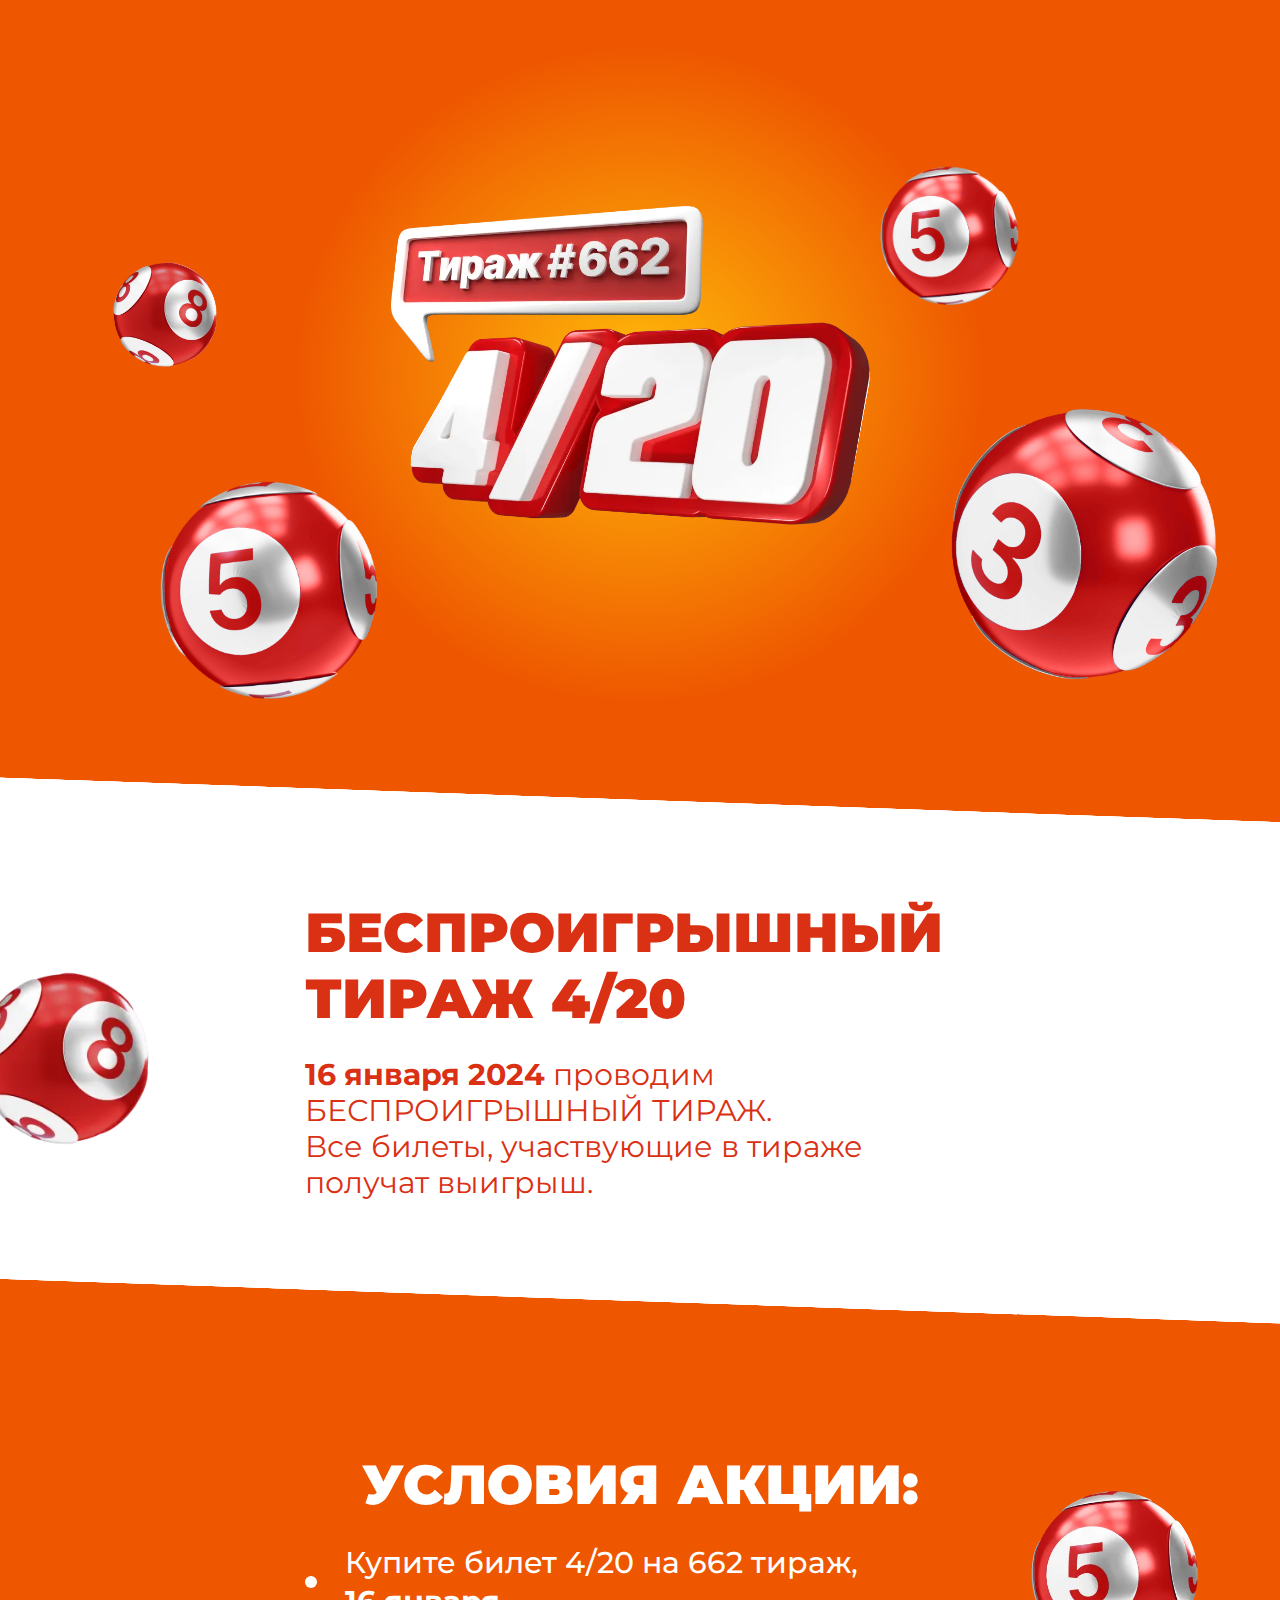
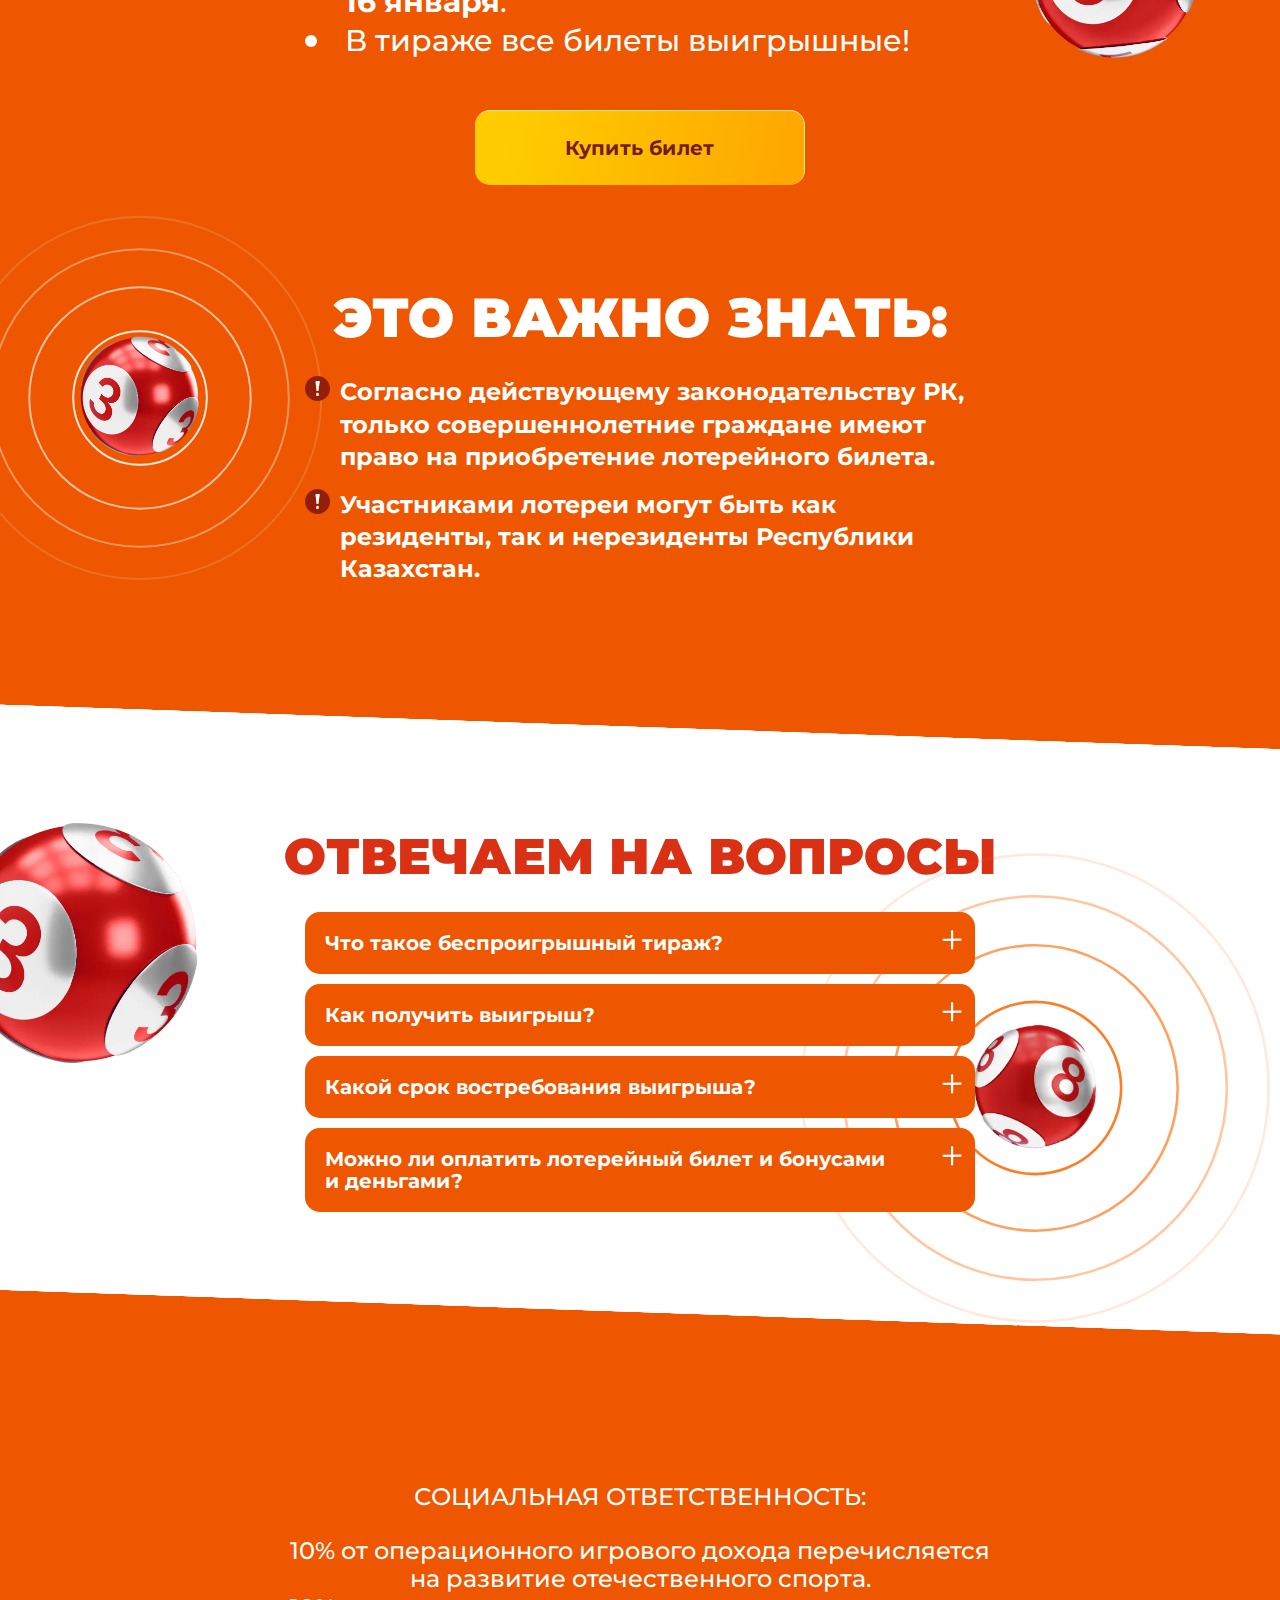
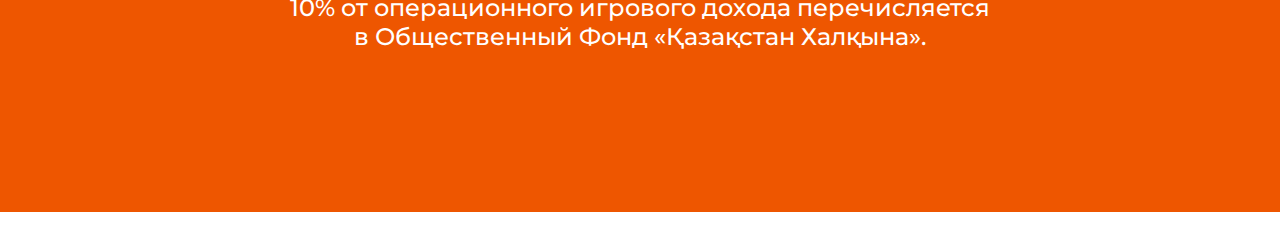
==== commit 320374f9: "feat" ====
--- a/index.html
+++ b/index.html
@@ -6,31 +6,6 @@
 	<meta name="viewport" content="width=device-width, initial-scale=1.0">
 	<title>Document</title>
 	<link rel="stylesheet" href="/css/index-style.css">
-	<!-- <link rel="stylesheet" href="/css/style.css"> -->
-	<style>
-		section.hero {
-			position: relative;
-		}
-		section.hero .ball {
-			position: absolute;
-			top: 30%;
-			left: -2%;
-		}
-
-		section.terms {
-			position: relative;
-		}
-
-		section.terms .ball {
-			position: absolute;
-			top: 20%;
-			right: -30%;
-		}
-
-		@media (min-width: 1024px) {
-
-		}
-	</style>
 </head>
 
 <body>
@@ -112,7 +87,8 @@
 					БЕСПРОИГРЫШНЫЙ ТИРАЖ 4/20
 				</h1>
 				<p class="text hero-descr">
-					<time datetime="">23 октября 2023</time> проводим <strong>БЕСПРОИГРЫШНЫЙ ТИРАЖ</strong>.<br>Все билеты,
+					<time datetime="2024-01-16">16 января 2024</time> проводим <strong>БЕСПРОИГРЫШНЫЙ ТИРАЖ</strong>.<br>Все
+					билеты,
 					участвующие в тираже получат&nbsp;выигрыш.
 				</p>
 			</div>
@@ -133,12 +109,20 @@
 				УСЛОВИЯ АКЦИИ:
 			</h2>
 			<ul class="list">
-				<li>Купите билет 4/20&nbsp;на 577&nbsp;тираж, <time datetime="">23&nbsp;октября</time>.</li>
-				<li>Больше билетов, больше выигрышей!</li>
+				<li>Купите билет 4/20&nbsp;на 662&nbsp;тираж, <time datetime="2023-01-16">16&nbsp;января</time>.</li>
+				<li>В&nbsp;тираже все билеты выигрышные!</li>
 			</ul>
 			<a href="#" class="link buy-btn">Купить билет</a>
 		</section>
 		<section class="info container">
+			<div class="decor" aria-hidden="true">
+				<img class="waves" src="/assets/img/Ripple.svg">
+				<picture>
+					<source media="(min-width: 1024px)" width="120" srcset="/assets/img/ball3-big.webp" type="image/webp">
+					<source media="(min-width: 1024px)" width="120" srcset="/assets/img/ball3-big.png" type="image/png">
+					<img class="ball" src="/assets/img/ball3.png" width="0" height="0" aria-hidden="true">
+				</picture>
+			</div>
 			<h2 class="title">
 				ЭТО ВАЖНО ЗНАТЬ:
 			</h2>
@@ -155,14 +139,28 @@
 				<span></span>
 				<span class="start-point"></span>
 			</div>
+			<div class="decor-ball" aria-hidden="true">
+				<img class="waves" src="/assets/img/Ripple-accent.svg">
+				<picture>
+					<source media="(min-width: 1024px)" width="130" srcset="/assets/img/ball8-big.webp" type="image/webp">
+					<source media="(min-width: 1024px)" width="130" srcset="/assets/img/ball8-big.png" type="image/png">
+					<img class="ball" src="/assets/img/ball8.png" width="0" height="0" aria-hidden="true">
+				</picture>
+			</div>
+			<picture>
+				<source media="(min-width: 1024px)" width="240" srcset="/assets/img/ball3-big.webp" type="image/webp">
+				<source media="(min-width: 1024px)" width="240" srcset="/assets/img/ball3-big.png" type="image/png">
+				<img class="ball" src="/assets/img/ball3.png" width="0" height="0" aria-hidden="true">
+			</picture>
+			<h2 class="title">Отвечаем на вопросы</h2>
 			<ul class="list faq-list container">
 				<li>
 					<button type="button" class="acc" aria-controls="panel1">
-						Нужно&nbsp;ли регистрировать билеты для участия беспроигрышном тираже?
+						Что такое беспроигрышный тираж?
 					</button>
 					<div class="panel" id="panel1">
 						<p class="text">
-							Для участия в&nbsp;беспроигрышном тираже регистрация не&nbsp;требуется.
+							Беспроигрышный тираж&nbsp;&mdash; это тираж, в&nbsp;котором каждый билет является выигрышным.
 						</p>
 					</div>
 				</li>
@@ -172,40 +170,46 @@
 					</button>
 					<div class="panel" id="panel2">
 						<p class="text">
-							Вам необходимо обраться в&nbsp;контакт-центр по&nbsp;тел.&nbsp;<a href="tel:+78000805200"
-								title="позвонить">8&nbsp;800&nbsp;080 52&nbsp;00</a>, где вам подскажут, где получить выигрыш
-							и&nbsp;какие документы необходимы для
-							оформления.
+						<p>
+							Если сумма выигрышей не&nbsp;превышает 22&nbsp;152&nbsp;тенге&nbsp;(6&nbsp;МРП), то&nbsp;выигрыши будут
+							начислены в&nbsp;«Кошелек» вашего Личного Кабинета.
+							<br>
+							<br> Если сумма выигрышей от&nbsp;22&nbsp;152&nbsp;тенге&nbsp;(6&nbsp;МРП)
+							до&nbsp;250&nbsp;000&nbsp;тенге, то&nbsp;выигрыши будут начислены в&nbsp;«Кошелек» вашего Личного
+							Кабинета, при&nbsp;условии, что&nbsp;вы&nbsp;полностью
+							заполните
+							<a href="/login?back=profile" class="link">Профиль</a>. Выигрыши свыше&nbsp;6&nbsp;МРП облагаются налогом
+							(10%&nbsp;для&nbsp;резидентов&nbsp;РК
+							и&nbsp;20%&nbsp;для&nbsp;нерезидентов).
+							<br>
+							<br>
+							Для суммы выигрышей свыше 250&nbsp;000&nbsp;тенге,
+							необходимо обратиться в&nbsp;региональное представительство
+							национальной лотереи «Сәтті&nbsp;Жұлдыз», либо
+							в&nbsp;головной офис компании в&nbsp;Алматы. Выигрыш
+							выплачивается только безналичным расчетом на&nbsp;карт-счет
+							(IBAN) победителя.
+						</p>
 						</p>
 					</div>
 				</li>
 				<li>
 					<button type="button" class="acc" aria-controls="panel3">
-						Нужно&nbsp;ли регистрировать билеты для участия беспроигрышном тираже?
+						Какой срок востребования выигрыша?
 					</button>
 					<div class="panel" id="panel3">
 						<p class="text">
-							Для участия в&nbsp;беспроигрышном тираже регистрация не&nbsp;требуется.
+							Срок востребования выигрыша&nbsp;&mdash; 180 дней	с&nbsp;момента проведения тиража.
 						</p>
 					</div>
 				</li>
 				<li>
 					<button type="button" class="acc" aria-controls="panel4">
-						Нужно&nbsp;ли регистрировать билеты для участия беспроигрышном тираже?
+						Можно&nbsp;ли оплатить лотерейный билет и&nbsp;бонусами и&nbsp;деньгами?
 					</button>
 					<div class="panel" id="panel4">
 						<p class="text">
-							Для участия в&nbsp;беспроигрышном тираже регистрация не&nbsp;требуется.
-						</p>
-					</div>
-				</li>
-				<li>
-					<button type="button" class="acc" aria-controls="panel5">
-						Нужно&nbsp;ли регистрировать билеты для участия беспроигрышном тираже?
-					</button>
-					<div class="panel" id="panel5">
-						<p class="text">
-							Для участия в&nbsp;беспроигрышном тираже регистрация не&nbsp;требуется.
+							Покупку лотерейного билета можно оплатить либо бонусами, либо деньгами.
 						</p>
 					</div>
 				</li>
--- a/css/index-style.css
+++ b/css/index-style.css
@@ -96,7 +96,7 @@
 	display: block;
 }
 
-/* ====================================  accent section */
+/* ==================================== accent section */
 
 section.accent {
 	margin-bottom: 64px;
@@ -134,10 +134,11 @@
 	height: 1px;
 	background-color: white;
 	position: absolute;
-	top: -15px;
-}
-
-section.accent .decor span:not(.start-point) {
+	/* top: -15px; */
+	top: 0;
+}
+
+section.accent .decor span {
 	transition: opacity .5s ease-out, transform .5s ease-out;
 	animation-name: fly-away;
 	animation-duration: 2.4s;
@@ -255,6 +256,17 @@
 	text-transform: uppercase;
 }
 
+
+section.hero {
+	position: relative;
+}
+
+section.hero .ball {
+	position: absolute;
+	top: 30%;
+	left: -2%;
+}
+
 /* ======================================================  terms & info */
 
 section.terms,
@@ -269,7 +281,7 @@
 }
 
 section.terms .title,
-section.terms .title {
+section.info .title {
 	text-align: center;
 }
 
@@ -369,6 +381,10 @@
 
 /* ================================================================= faq */
 
+section.frequently-asked .title {
+	text-align: center;
+}
+
 section.frequently-asked button.acc {
 	background: transparent;
 	border: none;
@@ -379,6 +395,8 @@
 }
 
 section.frequently-asked ul.list {
+	position: relative;
+	z-index: 2;
 	margin: 0;
 	padding: 0 15px;
 	list-style: none;
@@ -447,6 +465,15 @@
 	padding: 20px 15px;
 }
 
+.frequently-asked a.link {
+	color: inherit;
+	transition: color .3s ease-in-out;
+}
+
+.frequently-asked a.link:hover {
+	color: var(--secondary);
+}
+
 /* ======================================================= social resp */
 
 .social-resp {
@@ -466,6 +493,66 @@
 	text-align: center;
 }
 
+/* ====================================================== decorative balls */
+
+section.terms {
+	position: relative;
+}
+
+section.terms .ball {
+	position: absolute;
+	top: 20%;
+	right: -30%;
+}
+
+section.info {
+	position: relative;
+}
+
+section.info .decor {
+	display: none;
+	position: absolute;
+	top: 25%;
+	left: -30%;
+}
+
+section.info .decor .waves {
+	position: absolute;
+	top: 50%;
+	left: 50%;
+	transform: translate(-50%, -50%);
+}
+
+section.info .decor .ball {
+	position: relative;
+	z-index: 2;
+}
+
+section.frequently-asked .decor-ball {
+	display: none;
+	position: absolute;
+	top: 250px;
+	right: 180px;
+}
+
+section.frequently-asked .decor-ball .waves {
+	position: absolute;
+	top: 50%;
+	left: 50%;
+	transform: translate(-50%, -50%);
+}
+
+section.frequently-asked .decor-ball .ball {
+	position: relative;
+	z-index: 2;
+}
+
+section.frequently-asked > picture img.ball {
+	position: absolute;
+	top: 50px;
+	left: -40px;
+}
+
 @media (min-width: 1024px) {
 
 	.main {
@@ -582,6 +669,10 @@
 
 	/* faq */
 
+	body .main section.frequently-asked .title {
+		font-size: 50px;
+	}
+
 	section.frequently-asked ul.list li .acc,
 	section.frequently-asked ul.list li .panel {
 		font-size: 20px;
@@ -604,6 +695,12 @@
 	section.social-resp h2.title,
 	section.social-resp .text {
 		font-size: 24px;		
+	}
+
+	/* decorative balls */
+	section.info .decor,
+	section.frequently-asked .decor-ball {
+		display: block;
 	}
 }
 
